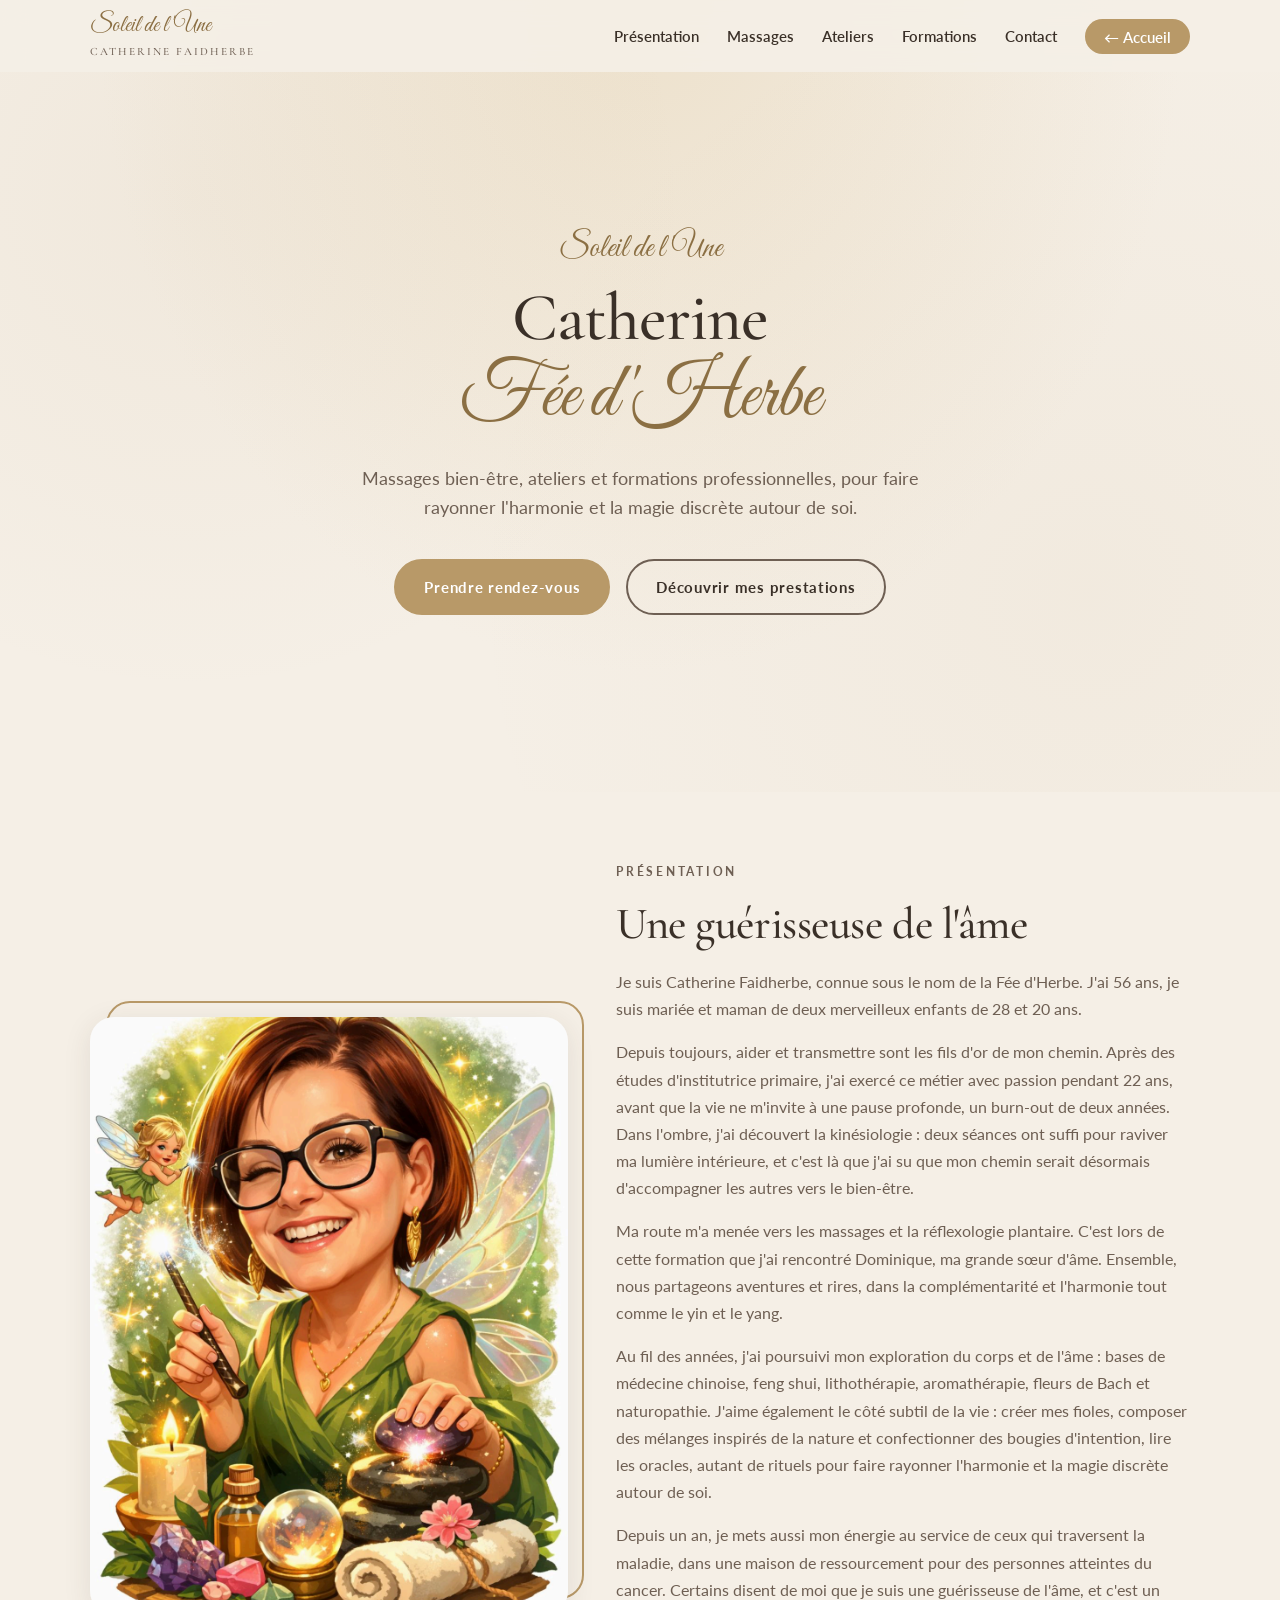
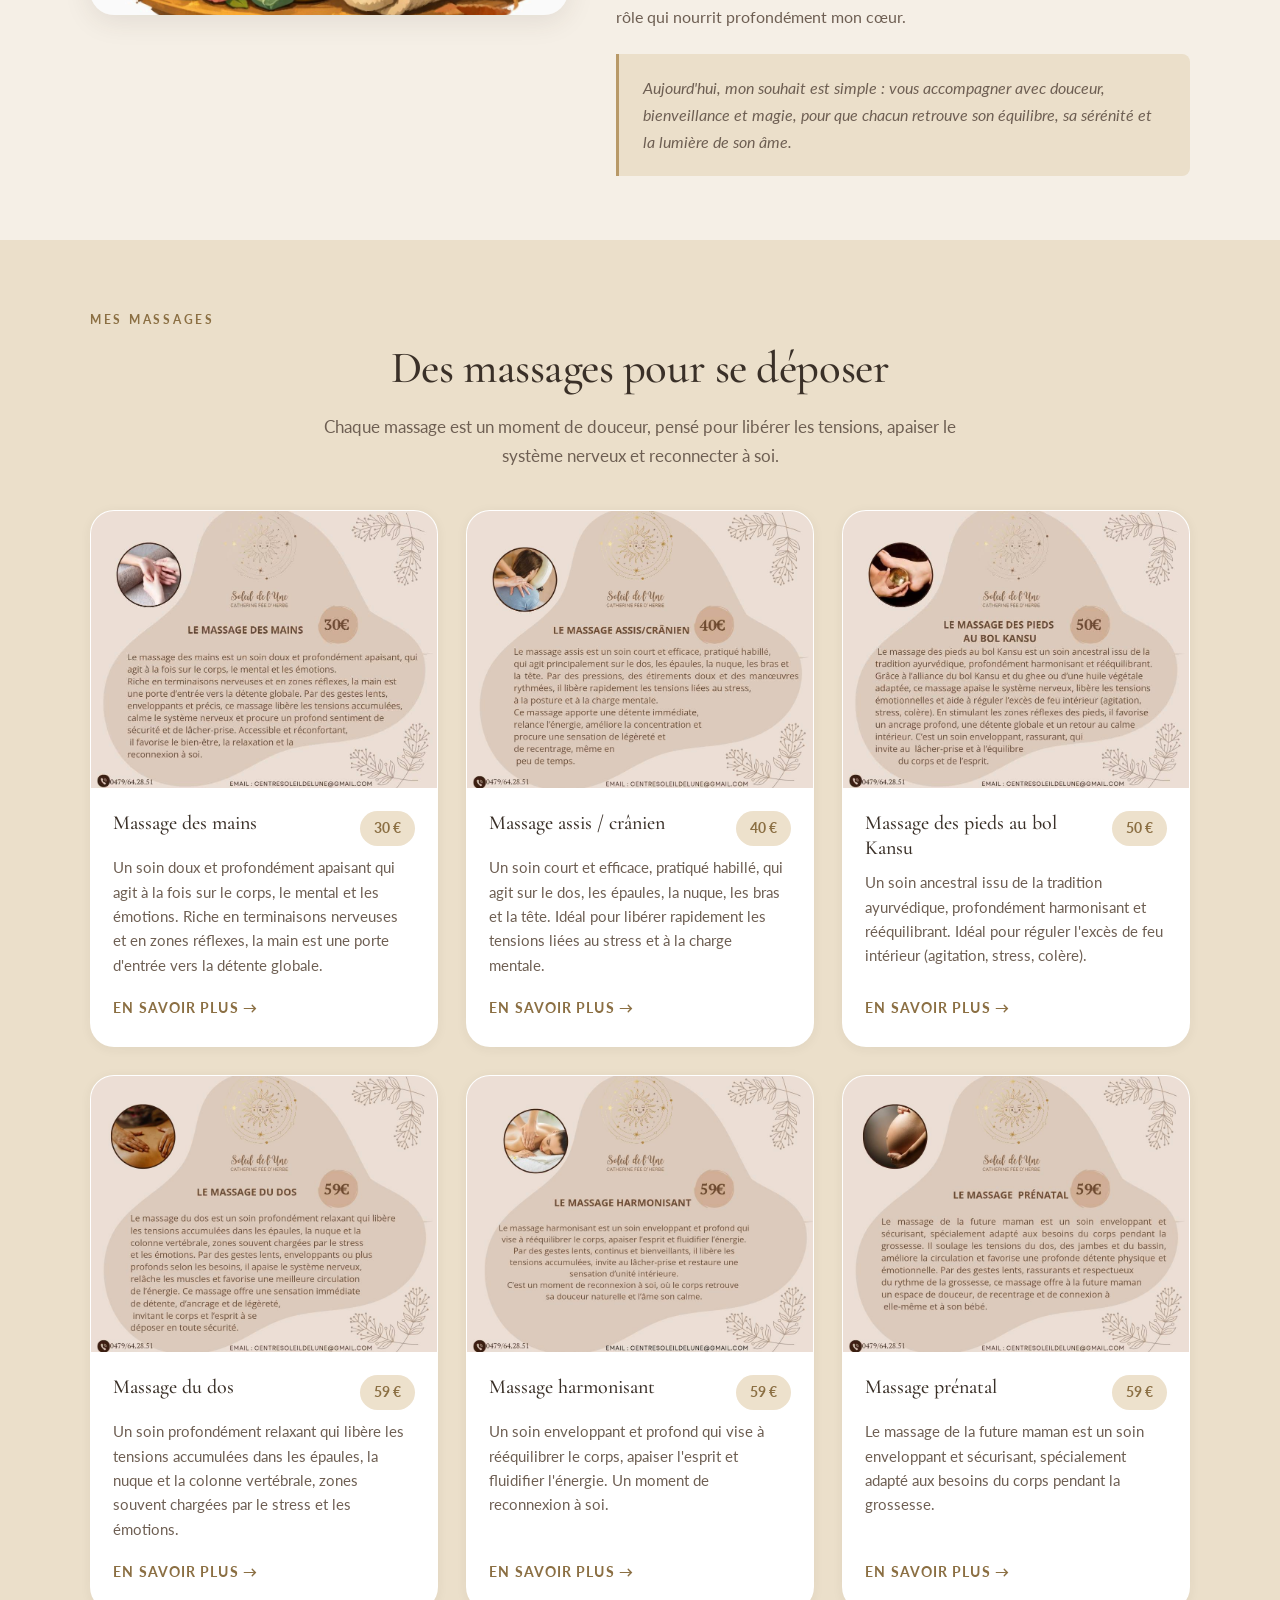
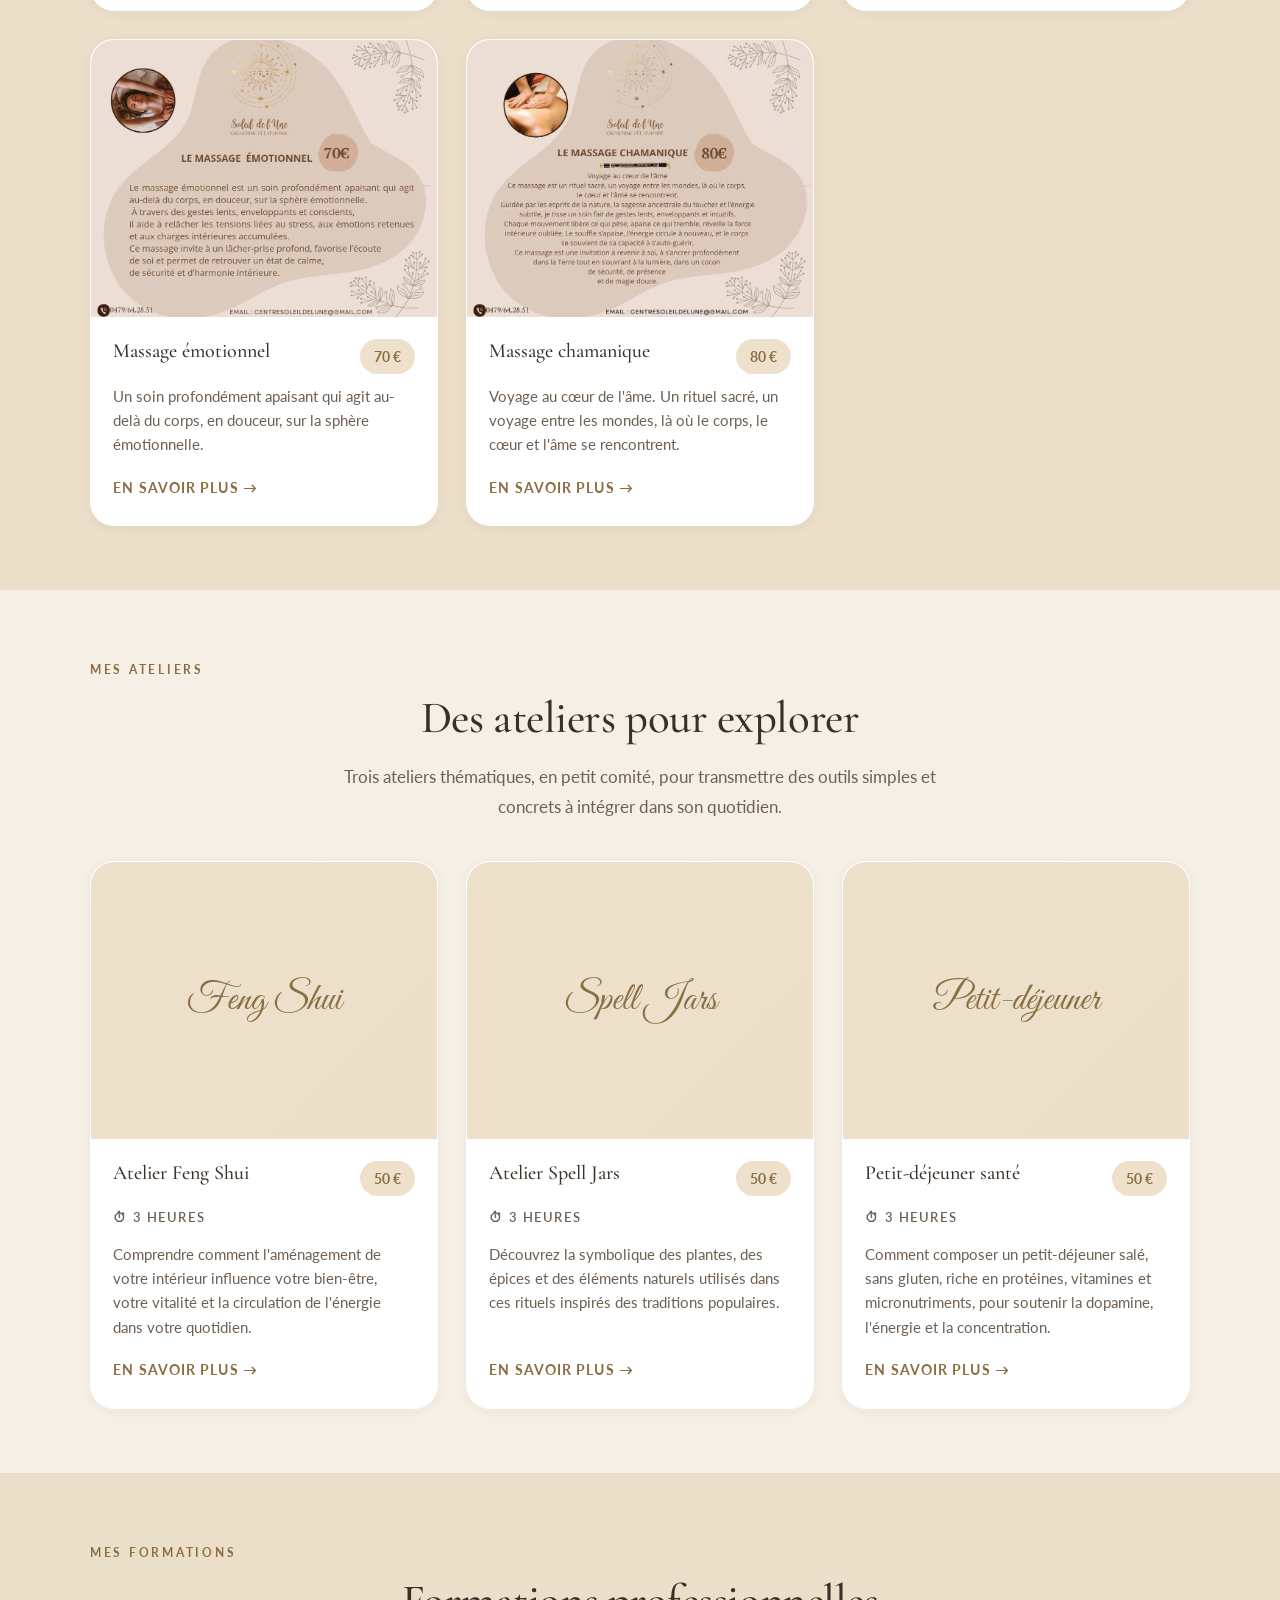
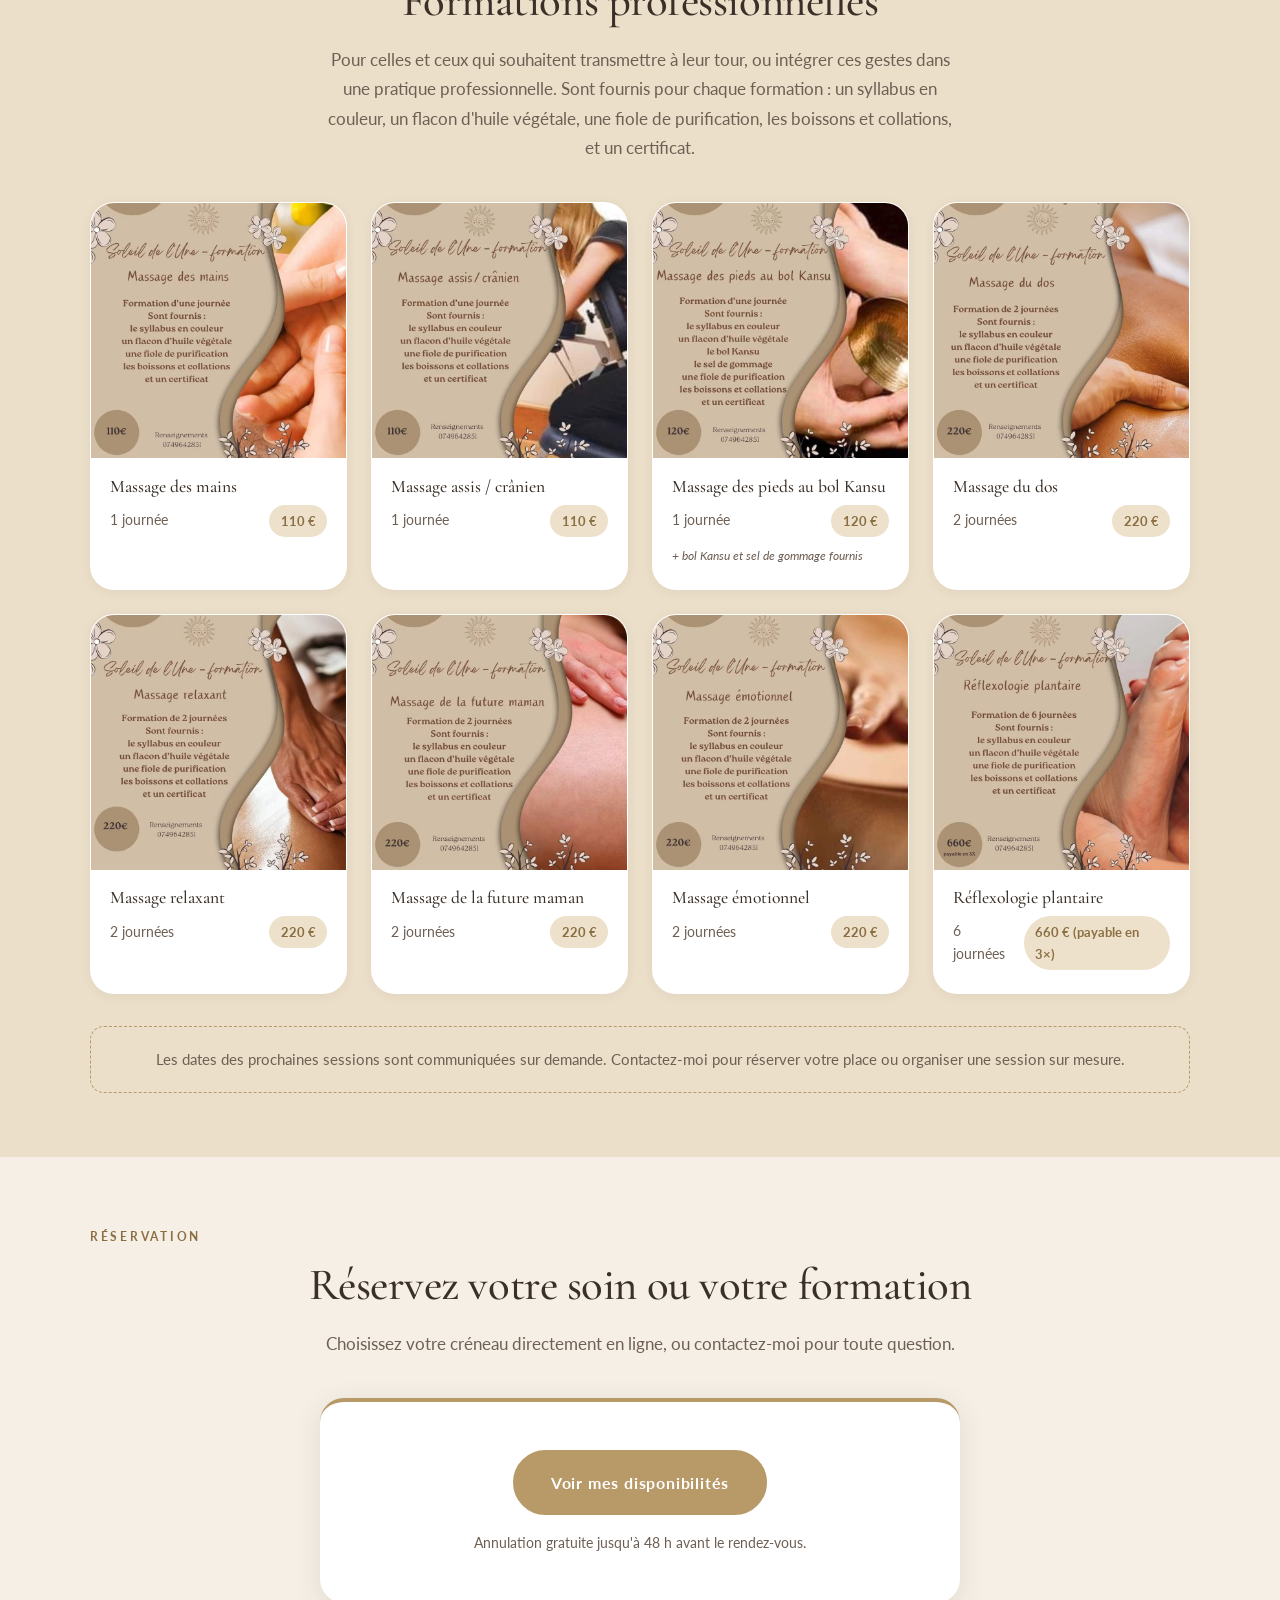
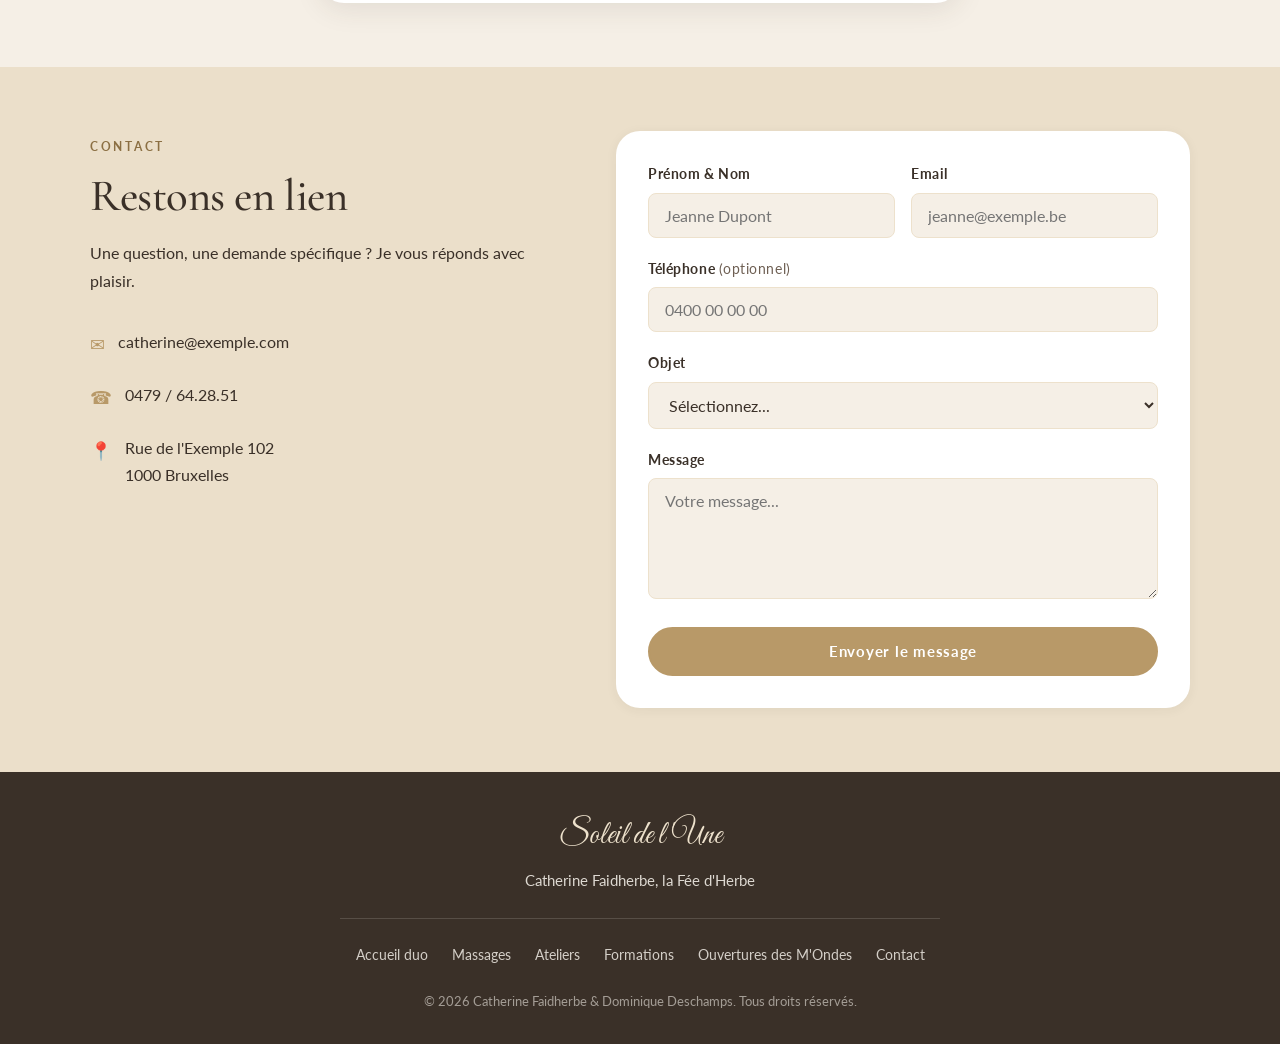
==== catherine.html @ 84d9fb7f "SiteCatherine : initial commit, premier jet du site vitrine Site statique 3 pages (accueil duo, Cath" ====
<!DOCTYPE html>
<html lang="fr">
<head>
  <meta charset="UTF-8" />
  <meta name="viewport" content="width=device-width, initial-scale=1.0" />
  <title>Catherine Faidherbe, Soleil de l'Une | Massages, ateliers & formations</title>
  <meta name="description" content="Catherine Faidherbe, la Fée d'Herbe, Soleil de l'Une. Massages bien-être, ateliers (Feng Shui, Spell Jars, petit-déjeuner santé) et formations professionnelles aux massages et à la réflexologie plantaire en Belgique." />
  <meta name="author" content="Catherine Faidherbe" />
  <meta name="robots" content="index, follow" />

  <meta property="og:type" content="website" />
  <meta property="og:title" content="Catherine Faidherbe, Soleil de l'Une" />
  <meta property="og:description" content="Massages, ateliers et formations professionnelles." />
  <meta property="og:image" content="images/photo-catherine.png" />
  <meta property="og:locale" content="fr_BE" />

  <link rel="preconnect" href="https://fonts.googleapis.com" />
  <link rel="preconnect" href="https://fonts.gstatic.com" crossorigin />
  <link href="https://fonts.googleapis.com/css2?family=Cormorant+Garamond:ital,wght@0,400;0,500;0,600;1,400&family=Great+Vibes&family=Lato:wght@300;400;700&display=swap" rel="stylesheet" />
  <link rel="stylesheet" href="style.css" />
</head>
<body class="theme-catherine">

  <!-- NAV -->
  <header class="nav-header">
    <nav class="nav-inner">
      <a href="catherine.html" class="nav-brand">
        <span>
          <span class="nav-brand-script">Soleil de l'Une</span>
          <span class="nav-brand-sub">Catherine Faidherbe</span>
        </span>
      </a>
      <ul class="nav-links">
        <li><a href="#presentation">Présentation</a></li>
        <li><a href="#massages">Massages</a></li>
        <li><a href="#ateliers">Ateliers</a></li>
        <li><a href="#formations">Formations</a></li>
        <li><a href="#contact">Contact</a></li>
        <li><a href="index.html" class="nav-btn">← Accueil</a></li>
      </ul>
      <button class="nav-toggle" aria-label="Menu">☰</button>
    </nav>
  </header>

  <!-- HERO -->
  <section class="hero" id="hero">
    <div class="hero-content">
      <p class="hero-eyebrow" data-key="hero.eyebrow"></p>
      <h1 class="hero-title" data-key="hero.title_html" data-html></h1>
      <p class="hero-subtitle" data-key="hero.subtitle"></p>
      <div class="hero-cta">
        <a href="#rdv" class="btn btn-primary" data-key="hero.cta_primary"></a>
        <a href="#massages" class="btn btn-ghost" data-key="hero.cta_secondary"></a>
      </div>
    </div>
  </section>

  <!-- PRÉSENTATION -->
  <section class="section" id="presentation">
    <div class="container">
      <div class="presentation-grid">
        <div class="presentation-image-wrap fade-in">
          <img data-key="presentation.photo" data-attr="src" alt="Catherine Faidherbe" class="presentation-image" />
        </div>
        <div class="presentation-text">
          <p class="section-eyebrow" data-key="presentation.eyebrow"></p>
          <h2 class="section-title" data-key="presentation.title"></h2>
          <div data-key="presentation.paragraphs" data-list="p"></div>
          <p class="presentation-signature" data-key="presentation.signature"></p>
        </div>
      </div>
    </div>
  </section>

  <!-- MASSAGES -->
  <section class="section section-alt" id="massages">
    <div class="container">
      <p class="section-eyebrow center" data-key="massages.eyebrow"></p>
      <h2 class="section-title center" data-key="massages.title"></h2>
      <p class="section-intro center" data-key="massages.intro"></p>

      <div class="prestations-grid" id="massages-grid"></div>
    </div>
  </section>

  <!-- ATELIERS -->
  <section class="section" id="ateliers">
    <div class="container">
      <p class="section-eyebrow center" data-key="ateliers.eyebrow"></p>
      <h2 class="section-title center" data-key="ateliers.title"></h2>
      <p class="section-intro center" data-key="ateliers.intro"></p>

      <div class="prestations-grid" id="ateliers-grid"></div>
    </div>
  </section>

  <!-- FORMATIONS -->
  <section class="section section-alt" id="formations">
    <div class="container">
      <p class="section-eyebrow center" data-key="formations.eyebrow"></p>
      <h2 class="section-title center" data-key="formations.title"></h2>
      <p class="section-intro center" data-key="formations.intro"></p>

      <div class="formations-grid" id="formations-grid"></div>

      <p class="formations-disclaimer">
        Les dates des prochaines sessions sont communiquées sur demande. Contactez-moi pour réserver votre place ou organiser une session sur mesure.
      </p>
    </div>
  </section>

  <!-- RDV -->
  <section class="section" id="rdv">
    <div class="container">
      <p class="section-eyebrow center" data-key="rdv.eyebrow"></p>
      <h2 class="section-title center" data-key="rdv.title"></h2>
      <p class="section-intro center" data-key="rdv.intro"></p>

      <div class="rdv-box fade-in">
        <a target="_blank" rel="noopener noreferrer" class="btn btn-primary btn-large" data-key="rdv.calendly_url" data-attr="href">
          <span data-key="rdv.cta"></span>
        </a>
        <p class="rdv-note">Annulation gratuite jusqu'à 48 h avant le rendez-vous.</p>
      </div>
    </div>
  </section>

  <!-- CONTACT -->
  <section class="section section-alt" id="contact">
    <div class="container contact-grid">
      <div class="contact-info">
        <p class="section-eyebrow" data-key="contact.eyebrow"></p>
        <h2 class="section-title" data-key="contact.title"></h2>
        <p data-key="contact.intro"></p>
        <ul class="contact-details" id="contact-details"></ul>
      </div>

      <div class="contact-form-wrap">
        <form method="POST" class="contact-form" id="contact-form">
          <div class="form-row">
            <div class="form-group">
              <label for="name">Prénom &amp; Nom</label>
              <input type="text" id="name" name="name" required placeholder="Jeanne Dupont" />
            </div>
            <div class="form-group">
              <label for="email">Email</label>
              <input type="email" id="email" name="email" required placeholder="jeanne@exemple.be" />
            </div>
          </div>

          <div class="form-group">
            <label for="phone">Téléphone <span class="optional">(optionnel)</span></label>
            <input type="tel" id="phone" name="phone" placeholder="0400 00 00 00" />
          </div>

          <div class="form-group">
            <label for="subject">Objet</label>
            <select id="subject" name="subject">
              <option value="">Sélectionnez...</option>
              <option value="massage">Réserver un massage</option>
              <option value="atelier">Inscription à un atelier</option>
              <option value="formation">Information sur une formation</option>
              <option value="autre">Autre</option>
            </select>
          </div>

          <div class="form-group">
            <label for="message">Message</label>
            <textarea id="message" name="message" rows="5" required placeholder="Votre message..."></textarea>
          </div>

          <button type="submit" class="btn btn-primary btn-full">Envoyer le message</button>
        </form>
      </div>
    </div>
  </section>

  <!-- MODAL -->
  <div class="modal-overlay" id="modal-overlay">
    <div class="modal-box">
      <button class="modal-close" aria-label="Fermer">×</button>
      <div class="modal-body" id="modal-body"></div>
    </div>
  </div>

  <!-- FOOTER -->
  <footer class="footer">
    <div class="container footer-inner">
      <p class="footer-brand">Soleil de l'Une</p>
      <p class="footer-tagline">Catherine Faidherbe, la Fée d'Herbe</p>
      <nav class="footer-nav">
        <a href="index.html">Accueil duo</a>
        <a href="#massages">Massages</a>
        <a href="#ateliers">Ateliers</a>
        <a href="#formations">Formations</a>
        <a href="dominique.html">Ouvertures des M'Ondes</a>
        <a href="#contact">Contact</a>
      </nav>
      <p class="footer-copy" data-key="footer.copyright"></p>
    </div>
  </footer>

  <script>window.PAGE_KEY = 'catherine';</script>
  <script src="script.js"></script>
</body>
</html>
---- style.css ----
/* =============================================
   VARIABLES, palette commune + thèmes
   ============================================= */
:root {
  /* Neutres */
  --clr-cream:        #faf6ef;
  --clr-cream-alt:    #f3ebde;
  --clr-ink:          #3a3028;
  --clr-ink-soft:     #6e5f53;
  --clr-white:        #ffffff;

  /* Accents (réécrits par thème) */
  --clr-accent:       #b89968;
  --clr-accent-dark:  #8b6f43;
  --clr-accent-soft:  #e8dcc8;
  --clr-bg:           var(--clr-cream);
  --clr-bg-alt:       var(--clr-cream-alt);

  /* Typo */
  --ff-serif:         'Cormorant Garamond', 'Playfair Display', Georgia, serif;
  --ff-script:        'Great Vibes', 'Dancing Script', cursive;
  --ff-sans:          'Lato', system-ui, -apple-system, sans-serif;

  /* Layout */
  --max-w:            1140px;
  --max-w-narrow:     820px;
  --nav-h:            72px;
  --radius:           14px;
  --radius-sm:        8px;
  --radius-lg:        24px;
  --shadow-sm:        0 2px 12px rgba(58, 48, 40, 0.06);
  --shadow:           0 6px 28px rgba(58, 48, 40, 0.10);
  --shadow-lg:        0 12px 48px rgba(58, 48, 40, 0.16);
  --transition:       all 0.25s cubic-bezier(0.4, 0, 0.2, 1);
}

/* Thème Catherine, Soleil de l'Une (beige/doré/bronze) */
body.theme-catherine {
  --clr-accent:       #b89968;
  --clr-accent-dark:  #8b6f43;
  --clr-accent-soft:  #ede1cc;
  --clr-bg:           #f5efe6;
  --clr-bg-alt:       #ebdfca;
}

/* Thème Dominique, Ouvertures des M'Ondes (vert sauge) */
body.theme-dominique {
  --clr-accent:       #7d9268;
  --clr-accent-dark:  #556d44;
  --clr-accent-soft:  #d8e0cc;
  --clr-bg:           #f1f0e7;
  --clr-bg-alt:       #e3e3d2;
}

/* Thème duo, accueil (cream + accent doux nature) */
body.theme-duo {
  --clr-accent:       #9c8a6b;
  --clr-accent-dark:  #6e5f47;
  --clr-accent-soft:  #e6dfd0;
  --clr-bg:           #faf6ef;
  --clr-bg-alt:       #efe7d6;
}

/* =============================================
   RESET & BASE
   ============================================= */
*, *::before, *::after { box-sizing: border-box; margin: 0; padding: 0; }

html { scroll-behavior: smooth; font-size: 16px; -webkit-text-size-adjust: 100%; }

body {
  font-family: var(--ff-sans);
  background: var(--clr-bg);
  color: var(--clr-ink);
  line-height: 1.7;
  font-weight: 400;
  -webkit-font-smoothing: antialiased;
  -moz-osx-font-smoothing: grayscale;
  overflow-x: hidden;
}

img, svg { display: block; max-width: 100%; height: auto; }
a { color: inherit; text-decoration: none; transition: var(--transition); }
button { font-family: inherit; cursor: pointer; border: none; background: none; }
input, textarea, select { font-family: inherit; font-size: 1rem; }

/* =============================================
   TYPOGRAPHIE
   ============================================= */
h1, h2, h3, h4 { font-family: var(--ff-serif); font-weight: 500; line-height: 1.2; color: var(--clr-ink); }

.script {
  font-family: var(--ff-script);
  font-weight: 400;
  color: var(--clr-accent-dark);
}

/* =============================================
   LAYOUT UTILITIES
   ============================================= */
.container {
  width: 100%;
  max-width: var(--max-w);
  margin: 0 auto;
  padding: 0 1.25rem;
}

.container-narrow {
  width: 100%;
  max-width: var(--max-w-narrow);
  margin: 0 auto;
  padding: 0 1.25rem;
}

.section {
  padding: 4rem 0;
  position: relative;
}

.section-alt {
  background: var(--clr-bg-alt);
}

.section-eyebrow {
  font-family: var(--ff-sans);
  font-size: 0.78rem;
  font-weight: 700;
  letter-spacing: 0.22em;
  text-transform: uppercase;
  color: var(--clr-accent-dark);
  margin-bottom: 0.75rem;
  display: inline-block;
}

.section-title {
  font-family: var(--ff-serif);
  font-size: clamp(1.8rem, 5vw, 2.8rem);
  font-weight: 500;
  color: var(--clr-ink);
  margin-bottom: 1rem;
  letter-spacing: -0.01em;
}

.section-title em {
  font-style: italic;
  color: var(--clr-accent-dark);
  font-family: var(--ff-script);
  font-size: 1.2em;
  font-weight: 400;
}

.section-intro {
  font-size: 1.05rem;
  color: var(--clr-ink-soft);
  max-width: 640px;
  margin-bottom: 2.5rem;
  line-height: 1.75;
}

.center { text-align: center; }
.center.section-intro { margin-left: auto; margin-right: auto; }

/* Animations */
.fade-in { opacity: 0; transform: translateY(20px); transition: opacity 0.7s ease, transform 0.7s ease; }
.fade-in.visible { opacity: 1; transform: translateY(0); }

/* =============================================
   BOUTONS
   ============================================= */
.btn {
  display: inline-flex;
  align-items: center;
  justify-content: center;
  gap: 0.5rem;
  padding: 0.85rem 1.75rem;
  border-radius: 50px;
  font-family: var(--ff-sans);
  font-size: 0.92rem;
  font-weight: 700;
  letter-spacing: 0.05em;
  cursor: pointer;
  border: 2px solid transparent;
  transition: var(--transition);
  text-align: center;
  white-space: nowrap;
}

.btn-primary {
  background: var(--clr-accent);
  color: var(--clr-white);
  border-color: var(--clr-accent);
}
.btn-primary:hover {
  background: var(--clr-accent-dark);
  border-color: var(--clr-accent-dark);
  transform: translateY(-2px);
  box-shadow: var(--shadow);
}

.btn-ghost {
  background: transparent;
  color: var(--clr-ink);
  border-color: var(--clr-ink-soft);
}
.btn-ghost:hover {
  background: var(--clr-ink);
  color: var(--clr-white);
  border-color: var(--clr-ink);
}

.btn-outline {
  background: transparent;
  color: var(--clr-accent-dark);
  border-color: var(--clr-accent);
}
.btn-outline:hover {
  background: var(--clr-accent);
  color: var(--clr-white);
}

.btn-large { padding: 1.05rem 2.25rem; font-size: 1rem; }
.btn-full { width: 100%; }

/* =============================================
   NAV
   ============================================= */
.nav-header {
  position: fixed;
  top: 0; left: 0; right: 0;
  height: var(--nav-h);
  background: rgba(250, 246, 239, 0.92);
  backdrop-filter: blur(12px);
  -webkit-backdrop-filter: blur(12px);
  z-index: 100;
  transition: box-shadow 0.3s ease;
}

body.theme-catherine .nav-header { background: rgba(245, 239, 230, 0.92); }
body.theme-dominique .nav-header { background: rgba(241, 240, 231, 0.92); }

.nav-inner {
  height: 100%;
  max-width: var(--max-w);
  margin: 0 auto;
  padding: 0 1.25rem;
  display: flex;
  align-items: center;
  justify-content: space-between;
  gap: 1rem;
}

.nav-brand {
  display: flex;
  align-items: center;
  gap: 0.6rem;
  font-family: var(--ff-serif);
  font-size: 1.1rem;
  font-weight: 500;
  color: var(--clr-ink);
}

.nav-brand-script {
  font-family: var(--ff-script);
  color: var(--clr-accent-dark);
  font-size: 1.5rem;
  line-height: 1;
}

.nav-brand-sub {
  font-size: 0.7rem;
  letter-spacing: 0.18em;
  text-transform: uppercase;
  color: var(--clr-ink-soft);
  display: block;
  margin-top: 2px;
}

.nav-links {
  list-style: none;
  display: flex;
  align-items: center;
  gap: 1.75rem;
}

.nav-links a {
  font-size: 0.92rem;
  font-weight: 600;
  color: var(--clr-ink);
  position: relative;
}

.nav-links a:not(.nav-btn)::after {
  content: '';
  position: absolute;
  left: 0; bottom: -4px;
  width: 0; height: 2px;
  background: var(--clr-accent);
  transition: width 0.25s ease;
}

.nav-links a:not(.nav-btn):hover::after { width: 100%; }

.nav-btn {
  background: var(--clr-accent);
  color: var(--clr-white) !important;
  padding: 0.55rem 1.2rem;
  border-radius: 50px;
  font-weight: 700;
}

.nav-btn:hover {
  background: var(--clr-accent-dark);
  transform: translateY(-1px);
}

.nav-toggle {
  display: none;
  font-size: 1.5rem;
  color: var(--clr-ink);
  padding: 0.4rem;
}

/* Burger menu mobile */
@media (max-width: 860px) {
  .nav-toggle { display: block; }
  .nav-links {
    position: absolute;
    top: var(--nav-h); left: 0; right: 0;
    background: var(--clr-bg);
    flex-direction: column;
    align-items: stretch;
    padding: 1.5rem 1.25rem;
    gap: 0;
    box-shadow: var(--shadow);
    transform: translateY(-110%);
    transition: transform 0.3s ease;
    border-top: 1px solid var(--clr-accent-soft);
  }
  .nav-links.open { transform: translateY(0); }
  .nav-links li { padding: 0.85rem 0; border-bottom: 1px solid var(--clr-accent-soft); }
  .nav-links li:last-child { border-bottom: none; }
  .nav-links a:not(.nav-btn)::after { display: none; }
  .nav-btn { display: inline-block; margin-top: 0.5rem; }
}

/* =============================================
   HERO
   ============================================= */
.hero {
  min-height: 88vh;
  padding: calc(var(--nav-h) + 3rem) 1.25rem 4rem;
  display: flex;
  flex-direction: column;
  justify-content: center;
  align-items: center;
  text-align: center;
  position: relative;
  background:
    radial-gradient(ellipse at top, var(--clr-accent-soft) 0%, transparent 60%),
    var(--clr-bg);
}

.hero::before {
  content: '';
  position: absolute;
  inset: 0;
  background-image:
    radial-gradient(circle at 15% 25%, rgba(184, 153, 104, 0.08) 0%, transparent 40%),
    radial-gradient(circle at 85% 75%, rgba(184, 153, 104, 0.06) 0%, transparent 50%);
  pointer-events: none;
}

.hero-content { max-width: 760px; position: relative; z-index: 1; }

.hero-eyebrow {
  font-family: var(--ff-script);
  font-size: clamp(1.4rem, 3vw, 2rem);
  color: var(--clr-accent-dark);
  margin-bottom: 1rem;
  line-height: 1;
}

.hero-title {
  font-family: var(--ff-serif);
  font-size: clamp(2.2rem, 6.5vw, 4.2rem);
  font-weight: 500;
  line-height: 1.1;
  color: var(--clr-ink);
  margin-bottom: 1.5rem;
  letter-spacing: -0.015em;
}

.hero-title em {
  font-family: var(--ff-script);
  font-style: normal;
  font-weight: 400;
  color: var(--clr-accent-dark);
  font-size: 1.15em;
}

.hero-subtitle {
  font-size: clamp(1.02rem, 1.4vw, 1.18rem);
  color: var(--clr-ink-soft);
  max-width: 600px;
  margin: 0 auto 2.25rem;
  line-height: 1.65;
}

.hero-cta {
  display: flex;
  gap: 1rem;
  justify-content: center;
  flex-wrap: wrap;
}

/* Variante avec image (accueil duo), la section reste pleine largeur,
   le wrapper interne porte la grille et le max-width. */
.hero-with-image {
  display: block;
  text-align: left;
  min-height: 92vh;
  padding-left: 0;
  padding-right: 0;
}

.hero-with-image-inner {
  display: grid;
  grid-template-columns: minmax(280px, 1fr) 1.05fr;
  gap: 3rem;
  align-items: center;
  max-width: var(--max-w);
  margin: 0 auto;
  width: 100%;
  padding: 0 1.25rem;
  position: relative;
  z-index: 1;
}

.hero-with-image .hero-content {
  max-width: 100%;
  margin: 0;
}

.hero-with-image .hero-subtitle { margin-left: 0; margin-right: 0; }
.hero-with-image .hero-cta { justify-content: flex-start; }

.hero-image-wrap {
  position: relative;
  display: flex;
  align-items: center;
  justify-content: center;
  z-index: 1;
}

.hero-image-wrap::before {
  content: '';
  position: absolute;
  inset: 12% 12% 12% 12%;
  background: radial-gradient(circle, var(--clr-accent-soft) 0%, transparent 70%);
  filter: blur(20px);
  z-index: -1;
}

.hero-image {
  width: 100%;
  max-width: 520px;
  aspect-ratio: 1 / 1;
  object-fit: cover;
  border-radius: 50%;
  box-shadow: 0 20px 50px rgba(58, 48, 40, 0.18);
  animation: floatGentle 6s ease-in-out infinite;
}

@keyframes floatGentle {
  0%, 100% { transform: translateY(0); }
  50% { transform: translateY(-12px); }
}

@media (max-width: 900px) {
  .hero-with-image { padding-top: calc(var(--nav-h) + 1.5rem); text-align: center; }
  .hero-with-image-inner {
    grid-template-columns: 1fr;
    gap: 1.5rem;
  }
  .hero-with-image .hero-content { text-align: center; }
  .hero-with-image .hero-subtitle { margin-left: auto; margin-right: auto; }
  .hero-with-image .hero-cta { justify-content: center; }
  .hero-image { max-width: 320px; }
}

/* =============================================
   PRESENTATION (about)
   ============================================= */
.presentation-grid {
  display: grid;
  grid-template-columns: 1fr 1.2fr;
  gap: 3rem;
  align-items: center;
}

.presentation-image-wrap {
  position: relative;
}

.presentation-image-wrap::before {
  content: '';
  position: absolute;
  inset: -16px -16px 16px 16px;
  border: 2px solid var(--clr-accent);
  border-radius: var(--radius-lg);
  z-index: 0;
}

.presentation-image {
  width: 100%;
  border-radius: var(--radius-lg);
  box-shadow: var(--shadow);
  position: relative;
  z-index: 1;
  aspect-ratio: 4/5;
  object-fit: cover;
}

.presentation-text p { margin-bottom: 1rem; color: var(--clr-ink-soft); }
.presentation-text p:last-child { margin-bottom: 0; }

.presentation-signature {
  margin-top: 1.5rem;
  padding: 1.25rem 1.5rem;
  border-left: 3px solid var(--clr-accent);
  background: var(--clr-bg-alt);
  border-radius: 0 var(--radius-sm) var(--radius-sm) 0;
  font-style: italic;
  color: var(--clr-ink);
}

@media (max-width: 760px) {
  .presentation-grid { grid-template-columns: 1fr; gap: 2rem; }
  .presentation-image-wrap::before { display: none; }
}

/* =============================================
   MISSION (accueil duo)
   ============================================= */
.mission-block {
  margin-top: 2.5rem;
  padding: 2rem;
  background: var(--clr-bg-alt);
  border-radius: var(--radius-lg);
  border-left: 4px solid var(--clr-accent);
}

.mission-block h3 {
  font-family: var(--ff-serif);
  font-size: 1.5rem;
  margin-bottom: 1rem;
  color: var(--clr-accent-dark);
}

.mission-block p { margin-bottom: 0.85rem; color: var(--clr-ink-soft); }
.mission-block p:last-child { margin-bottom: 0; }

/* =============================================
   SÉMINAIRES (cards)
   ============================================= */
.seminaires-grid {
  display: grid;
  grid-template-columns: repeat(auto-fit, minmax(320px, 1fr));
  gap: 2rem;
  margin-top: 2.5rem;
}

.seminaire-card {
  background: var(--clr-white);
  border-radius: var(--radius-lg);
  padding: 2rem;
  box-shadow: var(--shadow);
  display: flex;
  flex-direction: column;
  transition: var(--transition);
  border: 1px solid var(--clr-accent-soft);
}

.seminaire-card:hover {
  transform: translateY(-4px);
  box-shadow: var(--shadow-lg);
}

.seminaire-card-lieu {
  font-family: var(--ff-sans);
  font-size: 0.78rem;
  font-weight: 700;
  letter-spacing: 0.18em;
  text-transform: uppercase;
  color: var(--clr-accent-dark);
  margin-bottom: 0.5rem;
}

.seminaire-card h3 {
  font-family: var(--ff-serif);
  font-size: 1.6rem;
  font-weight: 500;
  color: var(--clr-ink);
  margin-bottom: 0.4rem;
  line-height: 1.25;
}

.seminaire-card-soustitre {
  font-family: var(--ff-script);
  font-size: 1.35rem;
  color: var(--clr-accent-dark);
  margin-bottom: 1rem;
  line-height: 1.1;
}

.seminaire-meta {
  display: flex;
  flex-wrap: wrap;
  gap: 1rem;
  padding: 1rem 0;
  border-top: 1px solid var(--clr-accent-soft);
  border-bottom: 1px solid var(--clr-accent-soft);
  margin-bottom: 1.25rem;
  font-size: 0.92rem;
  color: var(--clr-ink-soft);
}

.seminaire-meta-item { display: flex; align-items: center; gap: 0.4rem; }
.seminaire-meta-icon { color: var(--clr-accent); font-size: 1.05rem; }

.seminaire-programme-title {
  font-size: 0.78rem;
  font-weight: 700;
  letter-spacing: 0.15em;
  text-transform: uppercase;
  color: var(--clr-ink-soft);
  margin-bottom: 0.6rem;
}

.seminaire-programme {
  list-style: none;
  margin-bottom: 1.5rem;
  flex: 1;
}

.seminaire-programme li {
  padding: 0.35rem 0 0.35rem 1.4rem;
  position: relative;
  color: var(--clr-ink);
  font-size: 0.95rem;
}

.seminaire-programme li::before {
  content: '✦';
  position: absolute;
  left: 0;
  color: var(--clr-accent);
}

.seminaire-card .btn { align-self: flex-start; margin-top: auto; }

/* =============================================
   DUO PRESENTATION (cartes Catherine/Dominique)
   ============================================= */
.duo-cards {
  display: grid;
  grid-template-columns: repeat(auto-fit, minmax(300px, 1fr));
  gap: 2rem;
  margin-top: 2.5rem;
}

.duo-card {
  background: var(--clr-white);
  border-radius: var(--radius-lg);
  overflow: hidden;
  box-shadow: var(--shadow);
  transition: var(--transition);
  text-align: center;
  display: flex;
  flex-direction: column;
}

.duo-card:hover {
  transform: translateY(-6px);
  box-shadow: var(--shadow-lg);
}

.duo-card-image-wrap {
  width: 100%;
  aspect-ratio: 1/1;
  overflow: hidden;
  background: var(--clr-bg-alt);
}

.duo-card-image {
  width: 100%;
  height: 100%;
  object-fit: cover;
  transition: transform 0.5s ease;
}

.duo-card:hover .duo-card-image { transform: scale(1.05); }

.duo-card-body { padding: 2rem 1.5rem; flex: 1; display: flex; flex-direction: column; }

.duo-card-marque {
  font-family: var(--ff-script);
  font-size: 1.8rem;
  color: var(--clr-accent-dark);
  margin-bottom: 0.25rem;
  line-height: 1;
}

.duo-card-nom {
  font-family: var(--ff-serif);
  font-size: 1.4rem;
  color: var(--clr-ink);
  margin-bottom: 0.75rem;
}

.duo-card-tagline {
  color: var(--clr-ink-soft);
  font-size: 0.95rem;
  margin-bottom: 1.5rem;
  flex: 1;
}

.duo-card .btn { align-self: center; }

/* =============================================
   PRESTATIONS (massages, soins, ateliers, formations)
   ============================================= */
.prestations-grid {
  display: grid;
  grid-template-columns: repeat(auto-fill, minmax(280px, 1fr));
  gap: 1.75rem;
  margin-top: 2.5rem;
}

.prestation-card {
  background: var(--clr-white);
  border-radius: var(--radius-lg);
  overflow: hidden;
  box-shadow: var(--shadow-sm);
  transition: var(--transition);
  display: flex;
  flex-direction: column;
  cursor: pointer;
  border: 1px solid transparent;
}

.prestation-card:hover {
  transform: translateY(-4px);
  box-shadow: var(--shadow);
  border-color: var(--clr-accent-soft);
}

.prestation-card-image {
  width: 100%;
  aspect-ratio: 5/4;
  object-fit: cover;
  background: var(--clr-bg-alt);
}

.prestation-card-body {
  padding: 1.4rem 1.4rem 1.6rem;
  display: flex;
  flex-direction: column;
  flex: 1;
}

.prestation-card-header {
  display: flex;
  justify-content: space-between;
  align-items: flex-start;
  gap: 1rem;
  margin-bottom: 0.6rem;
}

.prestation-card h3 {
  font-family: var(--ff-serif);
  font-size: 1.25rem;
  font-weight: 500;
  color: var(--clr-ink);
  line-height: 1.25;
}

.prestation-card-tarif {
  background: var(--clr-accent-soft);
  color: var(--clr-accent-dark);
  padding: 0.35rem 0.85rem;
  border-radius: 50px;
  font-size: 0.88rem;
  font-weight: 700;
  white-space: nowrap;
  flex-shrink: 0;
}

.prestation-card-sous-titre {
  font-family: var(--ff-script);
  font-size: 1.15rem;
  color: var(--clr-accent-dark);
  margin-bottom: 0.6rem;
  line-height: 1.1;
}

.prestation-card-duree {
  font-size: 0.82rem;
  letter-spacing: 0.12em;
  text-transform: uppercase;
  color: var(--clr-ink-soft);
  margin-bottom: 0.85rem;
  font-weight: 600;
}

.prestation-card-desc {
  color: var(--clr-ink-soft);
  font-size: 0.95rem;
  line-height: 1.6;
  margin-bottom: 1.25rem;
  flex: 1;
}

.prestation-card-more {
  font-size: 0.85rem;
  font-weight: 700;
  letter-spacing: 0.08em;
  color: var(--clr-accent-dark);
  text-transform: uppercase;
  display: inline-flex;
  align-items: center;
  gap: 0.35rem;
  margin-top: auto;
  align-self: flex-start;
}

/* Cards atelier (vignette texte au lieu d'image) */
.prestation-card.is-atelier .prestation-card-image {
  display: flex;
  align-items: center;
  justify-content: center;
  font-family: var(--ff-script);
  color: var(--clr-accent-dark);
  font-size: 2.4rem;
  background: linear-gradient(135deg, var(--clr-accent-soft), var(--clr-bg-alt));
  text-align: center;
  padding: 2rem;
}

/* Formations, grille un peu plus dense */
.formations-grid {
  display: grid;
  grid-template-columns: repeat(auto-fill, minmax(240px, 1fr));
  gap: 1.5rem;
  margin-top: 2.5rem;
}

.formation-card {
  background: var(--clr-white);
  border-radius: var(--radius-lg);
  overflow: hidden;
  box-shadow: var(--shadow-sm);
  transition: var(--transition);
  display: flex;
  flex-direction: column;
  border: 1px solid transparent;
}

.formation-card:hover {
  transform: translateY(-3px);
  box-shadow: var(--shadow);
  border-color: var(--clr-accent-soft);
}

.formation-card-image {
  width: 100%;
  aspect-ratio: 1/1;
  object-fit: cover;
  background: var(--clr-bg-alt);
}

.formation-card-body { padding: 1.1rem 1.2rem 1.4rem; }

.formation-card h3 {
  font-family: var(--ff-serif);
  font-size: 1.1rem;
  font-weight: 500;
  margin-bottom: 0.5rem;
}

.formation-card-meta {
  display: flex;
  justify-content: space-between;
  align-items: center;
  gap: 0.5rem;
  font-size: 0.85rem;
  color: var(--clr-ink-soft);
}

.formation-card-tarif {
  background: var(--clr-accent-soft);
  color: var(--clr-accent-dark);
  padding: 0.3rem 0.7rem;
  border-radius: 50px;
  font-weight: 700;
  font-size: 0.82rem;
}

.formation-card-extras {
  font-size: 0.78rem;
  color: var(--clr-ink-soft);
  font-style: italic;
  margin-top: 0.5rem;
}

.formations-disclaimer {
  margin-top: 2rem;
  padding: 1.25rem;
  background: var(--clr-bg-alt);
  border-radius: var(--radius);
  font-size: 0.92rem;
  color: var(--clr-ink-soft);
  text-align: center;
  border: 1px dashed var(--clr-accent);
}

/* =============================================
   RDV (Calendly CTA)
   ============================================= */
.rdv-box {
  background: var(--clr-white);
  border-radius: var(--radius-lg);
  padding: 3rem 2rem;
  text-align: center;
  box-shadow: var(--shadow);
  max-width: 640px;
  margin: 2rem auto 0;
  border-top: 4px solid var(--clr-accent);
}

.rdv-note {
  margin-top: 1rem;
  color: var(--clr-ink-soft);
  font-size: 0.9rem;
}

/* =============================================
   CONTACT
   ============================================= */
.contact-grid {
  display: grid;
  grid-template-columns: 1fr 1.2fr;
  gap: 3rem;
  align-items: start;
}

@media (max-width: 760px) {
  .contact-grid { grid-template-columns: 1fr; gap: 2rem; }
}

.contact-details {
  list-style: none;
  margin-top: 1.5rem;
}

.contact-details li {
  padding: 0.65rem 0;
  display: flex;
  gap: 0.8rem;
  align-items: flex-start;
  color: var(--clr-ink);
}

.contact-icon {
  color: var(--clr-accent);
  font-size: 1.1rem;
  margin-top: 2px;
  flex-shrink: 0;
}

.contact-details a:hover { color: var(--clr-accent-dark); }

.contact-form {
  background: var(--clr-white);
  border-radius: var(--radius-lg);
  padding: 2rem;
  box-shadow: var(--shadow-sm);
}

.form-row {
  display: grid;
  grid-template-columns: 1fr 1fr;
  gap: 1rem;
}

@media (max-width: 560px) {
  .form-row { grid-template-columns: 1fr; }
}

.form-group { margin-bottom: 1.25rem; }

.form-group label {
  display: block;
  font-size: 0.85rem;
  font-weight: 700;
  color: var(--clr-ink);
  margin-bottom: 0.4rem;
  letter-spacing: 0.04em;
}

.form-group .optional { color: var(--clr-ink-soft); font-weight: 400; }

.form-group input,
.form-group textarea,
.form-group select {
  width: 100%;
  padding: 0.75rem 1rem;
  border: 1.5px solid var(--clr-accent-soft);
  border-radius: var(--radius-sm);
  background: var(--clr-bg);
  color: var(--clr-ink);
  transition: border-color 0.2s ease;
}

.form-group input:focus,
.form-group textarea:focus,
.form-group select:focus {
  outline: none;
  border-color: var(--clr-accent);
}

.form-group textarea { resize: vertical; min-height: 120px; }

/* =============================================
   MODAL
   ============================================= */
.modal-overlay {
  position: fixed;
  inset: 0;
  background: rgba(58, 48, 40, 0.7);
  backdrop-filter: blur(6px);
  display: none;
  align-items: center;
  justify-content: center;
  padding: 1rem;
  z-index: 200;
  animation: fadeIn 0.2s ease;
}

.modal-overlay.open { display: flex; }

@keyframes fadeIn { from { opacity: 0; } to { opacity: 1; } }

.modal-box {
  background: var(--clr-bg);
  border-radius: var(--radius-lg);
  max-width: 720px;
  width: 100%;
  max-height: 90vh;
  overflow-y: auto;
  position: relative;
  box-shadow: var(--shadow-lg);
  animation: slideUp 0.3s ease;
}

@keyframes slideUp { from { transform: translateY(20px); opacity: 0; } to { transform: translateY(0); opacity: 1; } }

.modal-close {
  position: absolute;
  top: 1rem;
  right: 1rem;
  width: 36px;
  height: 36px;
  border-radius: 50%;
  background: var(--clr-white);
  color: var(--clr-ink);
  font-size: 1.4rem;
  display: flex;
  align-items: center;
  justify-content: center;
  z-index: 1;
  box-shadow: var(--shadow-sm);
  transition: var(--transition);
}

.modal-close:hover { background: var(--clr-accent); color: var(--clr-white); transform: rotate(90deg); }

.modal-body { padding: 2.5rem 2rem 2rem; }

.modal-image {
  width: 100%;
  border-radius: var(--radius);
  margin-bottom: 1.5rem;
  box-shadow: var(--shadow-sm);
}

.modal-body h2 {
  font-family: var(--ff-serif);
  font-size: 1.8rem;
  margin-bottom: 0.4rem;
}

.modal-body .modal-subtitle {
  font-family: var(--ff-script);
  font-size: 1.4rem;
  color: var(--clr-accent-dark);
  margin-bottom: 1rem;
  line-height: 1.1;
}

.modal-body .modal-meta {
  display: flex;
  gap: 1rem;
  flex-wrap: wrap;
  margin-bottom: 1.5rem;
}

.modal-meta-pill {
  background: var(--clr-accent-soft);
  color: var(--clr-accent-dark);
  padding: 0.4rem 0.95rem;
  border-radius: 50px;
  font-size: 0.85rem;
  font-weight: 700;
}

.modal-body p { color: var(--clr-ink); margin-bottom: 1rem; line-height: 1.7; }

.modal-body .modal-indications {
  background: var(--clr-bg-alt);
  border-radius: var(--radius);
  padding: 1rem 1.25rem;
  margin: 1rem 0 1.5rem;
}

.modal-body .modal-indications-title {
  font-size: 0.78rem;
  font-weight: 700;
  letter-spacing: 0.12em;
  text-transform: uppercase;
  color: var(--clr-accent-dark);
  margin-bottom: 0.5rem;
}

.modal-body .modal-indications ul { list-style: none; }

.modal-body .modal-indications li {
  padding: 0.3rem 0 0.3rem 1.4rem;
  position: relative;
  color: var(--clr-ink);
  font-size: 0.94rem;
}

.modal-body .modal-indications li::before {
  content: '✦';
  position: absolute;
  left: 0;
  color: var(--clr-accent);
}

.modal-actions {
  display: flex;
  flex-wrap: wrap;
  gap: 0.75rem;
  margin-top: 1.5rem;
  padding-top: 1.25rem;
  border-top: 1px solid var(--clr-accent-soft);
}

/* =============================================
   FOOTER
   ============================================= */
.footer {
  background: var(--clr-ink);
  color: var(--clr-cream);
  padding: 3rem 0 2rem;
}

.footer-inner {
  display: flex;
  flex-direction: column;
  align-items: center;
  text-align: center;
  gap: 1rem;
}

.footer-brand {
  font-family: var(--ff-script);
  font-size: 2rem;
  color: var(--clr-accent-soft);
  line-height: 1;
}

.footer-tagline {
  font-size: 0.95rem;
  color: var(--clr-cream);
  opacity: 0.85;
  max-width: 480px;
}

.footer-nav {
  display: flex;
  gap: 1.5rem;
  flex-wrap: wrap;
  justify-content: center;
  margin-top: 0.5rem;
  padding-top: 1.5rem;
  border-top: 1px solid rgba(250, 246, 239, 0.15);
  width: 100%;
  max-width: 600px;
}

.footer-nav a {
  font-size: 0.88rem;
  color: var(--clr-cream);
  opacity: 0.8;
  transition: opacity 0.2s ease;
}

.footer-nav a:hover { opacity: 1; color: var(--clr-accent-soft); }

.footer-copy {
  font-size: 0.8rem;
  color: var(--clr-cream);
  opacity: 0.55;
  margin-top: 0.5rem;
}

/* =============================================
   RESPONSIVE, petits écrans
   ============================================= */
@media (max-width: 560px) {
  .section { padding: 3rem 0; }
  .hero { min-height: 80vh; padding-top: calc(var(--nav-h) + 2rem); }
  .modal-body { padding: 2rem 1.25rem 1.5rem; }
  .rdv-box { padding: 2rem 1.25rem; }
  .contact-form { padding: 1.5rem; }
  .seminaire-card { padding: 1.5rem; }
}
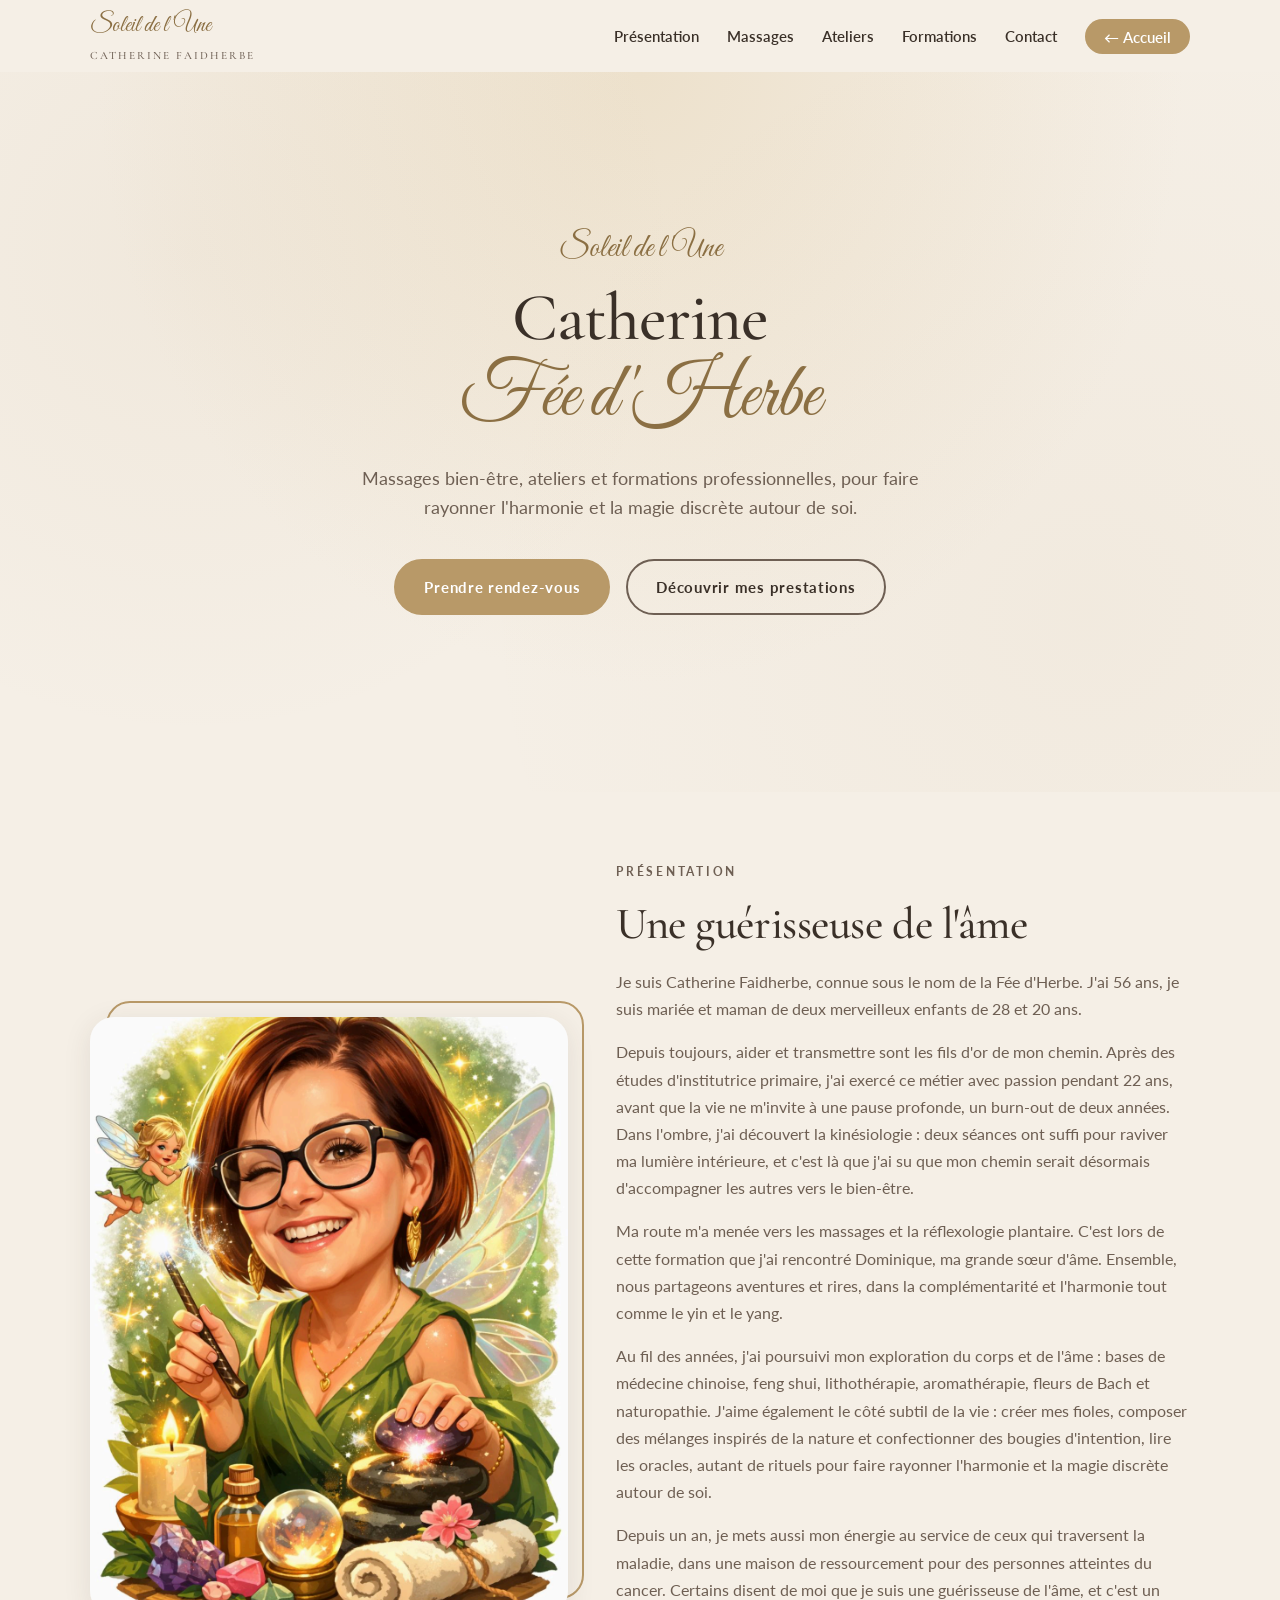
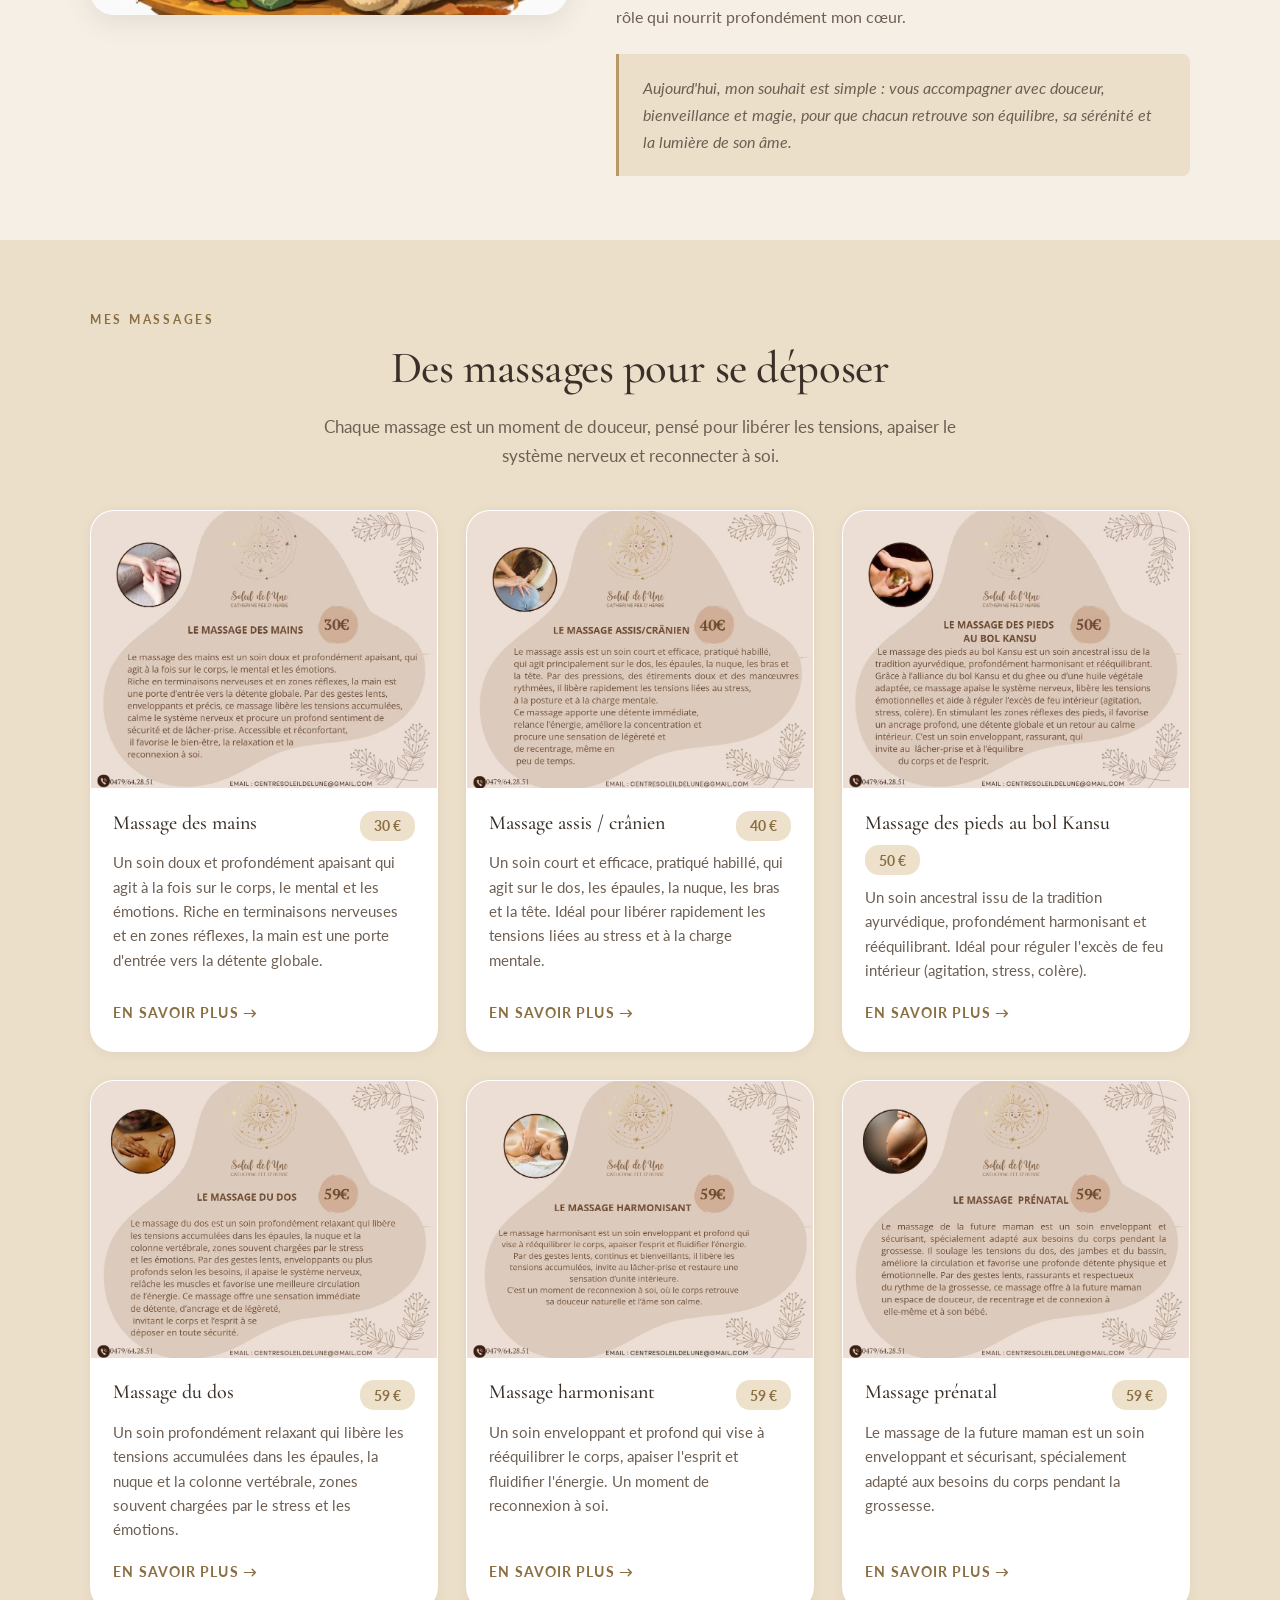
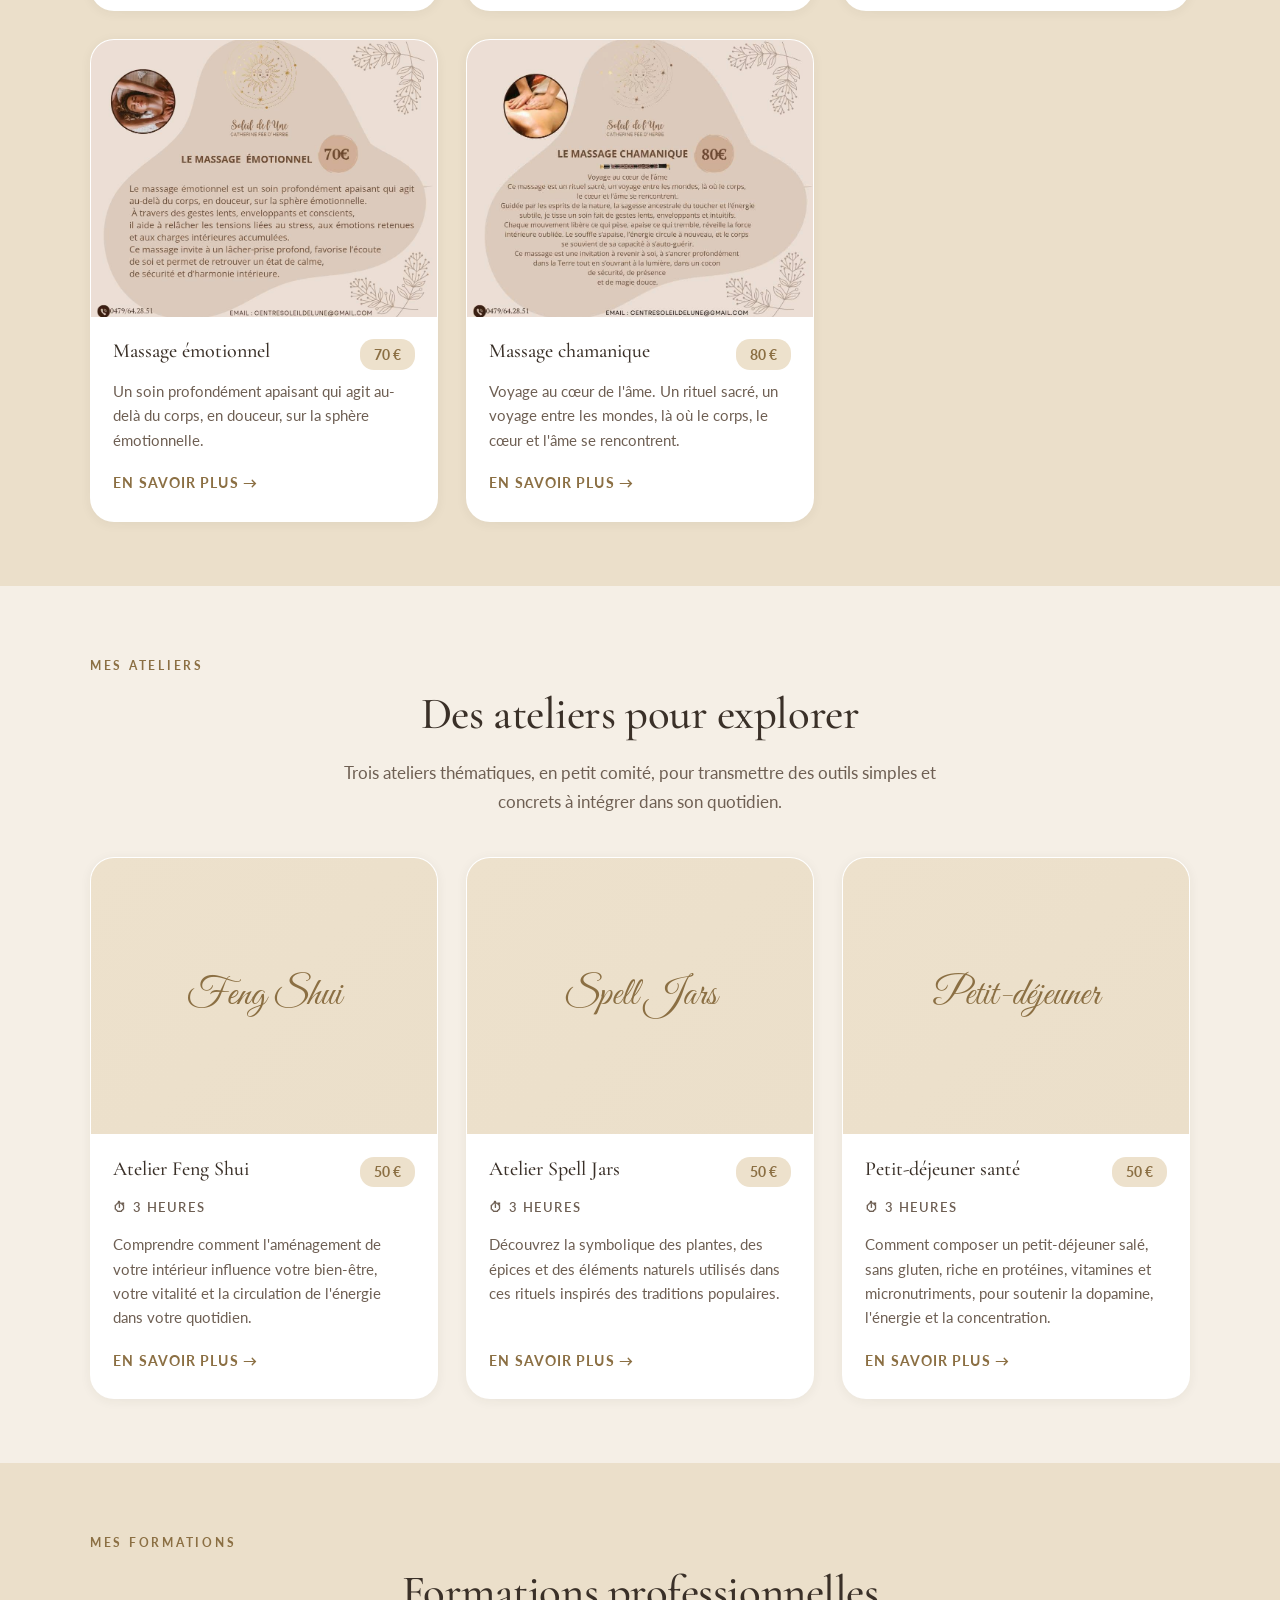
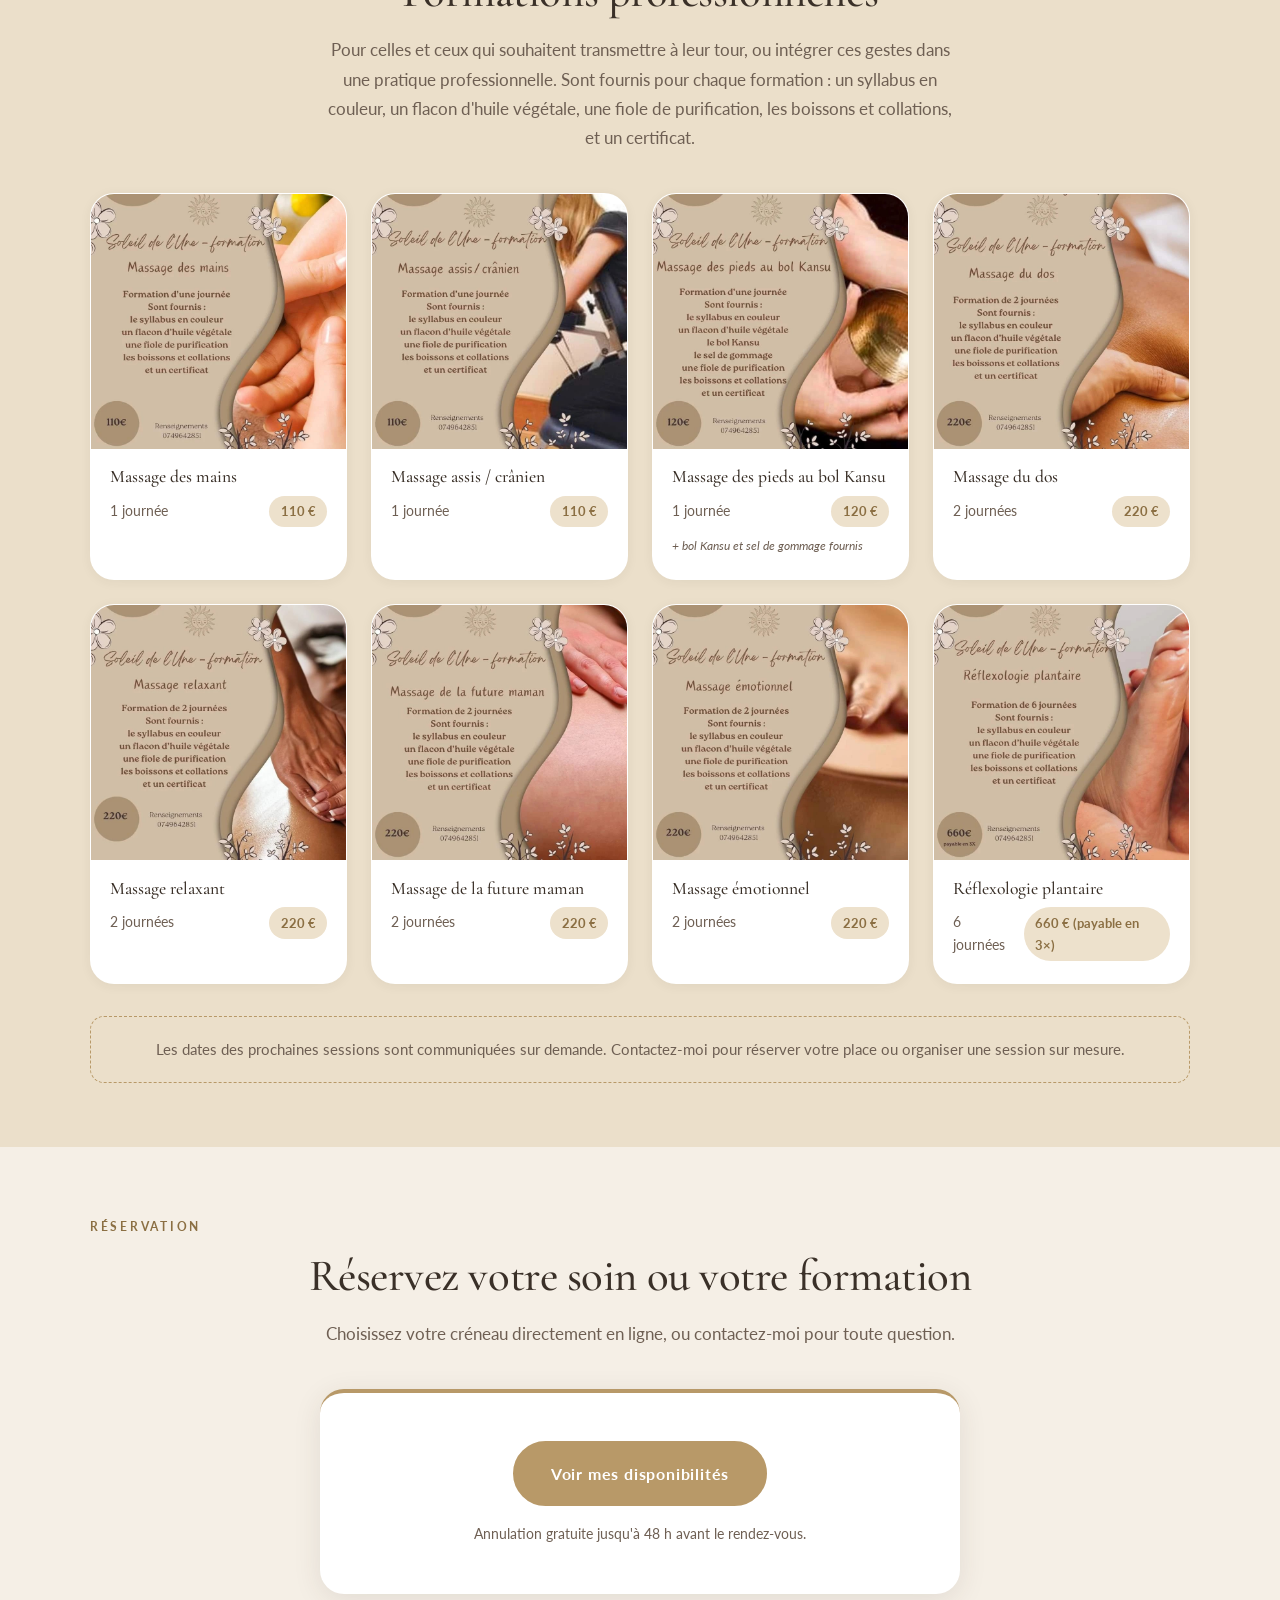
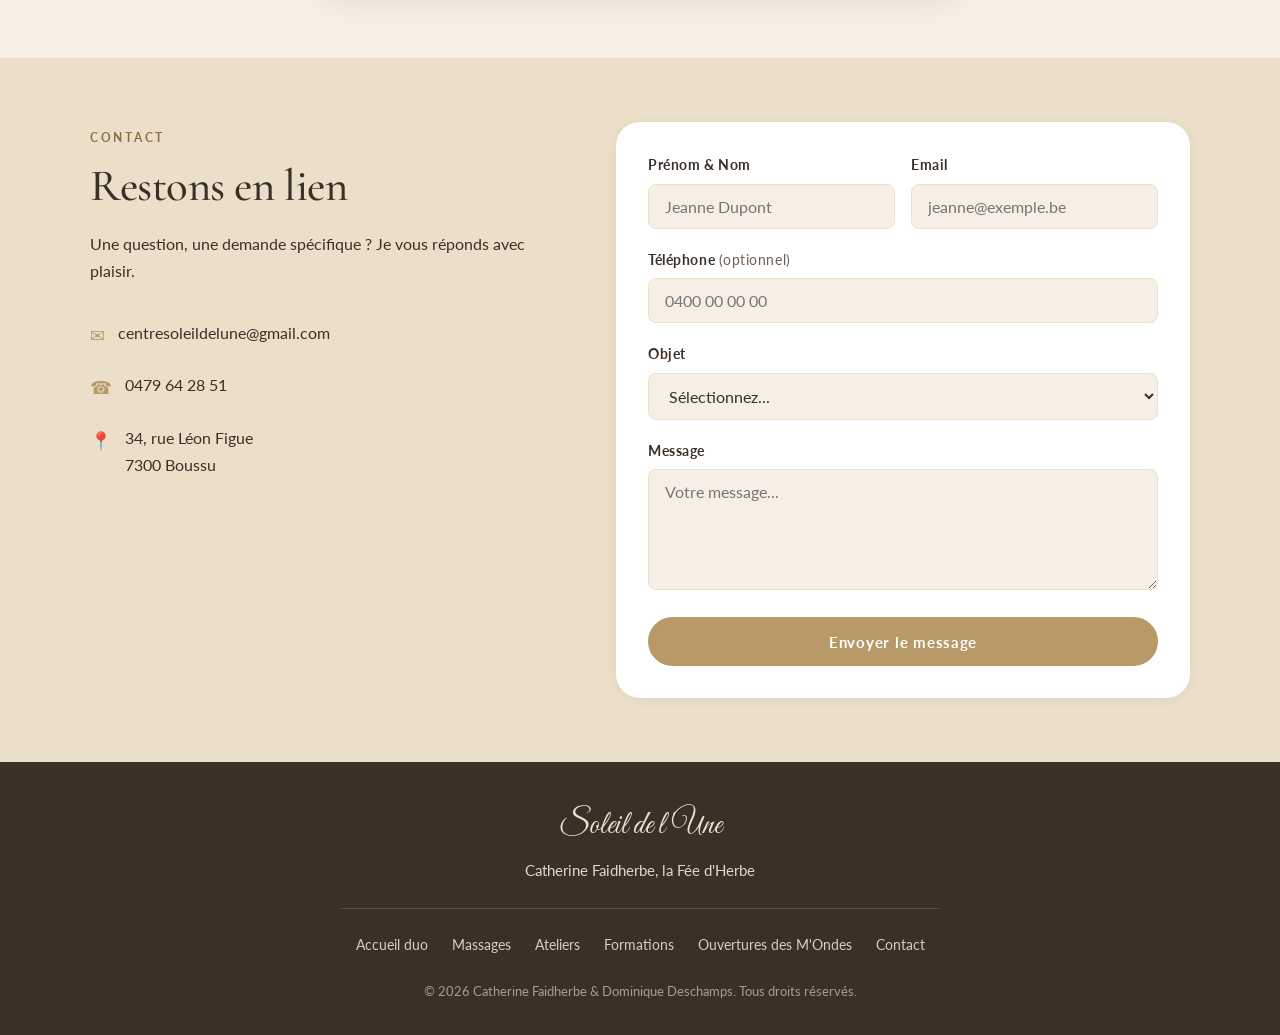
==== commit b0db190b: "SiteCatherine : SEO complet (JSON-LD schema.org, OpenGraph, Twitter Card, sitemap.xml, robots.txt, f" ====
--- a/catherine.html
+++ b/catherine.html
@@ -3,20 +3,80 @@
 <head>
   <meta charset="UTF-8" />
   <meta name="viewport" content="width=device-width, initial-scale=1.0" />
-  <title>Catherine Faidherbe, Soleil de l'Une | Massages, ateliers & formations</title>
-  <meta name="description" content="Catherine Faidherbe, la Fée d'Herbe, Soleil de l'Une. Massages bien-être, ateliers (Feng Shui, Spell Jars, petit-déjeuner santé) et formations professionnelles aux massages et à la réflexologie plantaire en Belgique." />
+  <title>Catherine Faidherbe — Soleil de l'Une | Massages, ateliers &amp; formations à Boussu (Hainaut)</title>
+  <meta name="description" content="Catherine Faidherbe, la Fée d'Herbe — Soleil de l'Une à Boussu (Hainaut). Massages bien-être (mains, dos, prénatal, chamanique, bol Kansu…), ateliers (Feng Shui, Spell Jars, petit-déjeuner santé) et formations professionnelles aux massages et à la réflexologie plantaire en Belgique." />
+  <meta name="keywords" content="massage Boussu, massage Hainaut, massage des mains, massage prénatal, massage chamanique, bol Kansu, réflexologie plantaire, atelier Feng Shui, spell jars, formation massage Belgique, Catherine Faidherbe, Soleil de l'Une, Fée d'Herbe" />
   <meta name="author" content="Catherine Faidherbe" />
   <meta name="robots" content="index, follow" />
+  <link rel="canonical" href="https://hugohismans.github.io/siteCatherine/catherine.html" />
 
   <meta property="og:type" content="website" />
-  <meta property="og:title" content="Catherine Faidherbe, Soleil de l'Une" />
-  <meta property="og:description" content="Massages, ateliers et formations professionnelles." />
-  <meta property="og:image" content="images/photo-catherine.png" />
+  <meta property="og:site_name" content="Soleil de l'Une — Catherine Faidherbe" />
+  <meta property="og:title" content="Catherine Faidherbe — Soleil de l'Une" />
+  <meta property="og:description" content="Massages bien-être, ateliers et formations professionnelles à Boussu (Hainaut, Belgique)." />
+  <meta property="og:url" content="https://hugohismans.github.io/siteCatherine/catherine.html" />
+  <meta property="og:image" content="https://hugohismans.github.io/siteCatherine/images/photo-catherine.png" />
   <meta property="og:locale" content="fr_BE" />
+
+  <meta name="twitter:card" content="summary_large_image" />
+  <meta name="twitter:title" content="Catherine Faidherbe — Soleil de l'Une" />
+  <meta name="twitter:description" content="Massages bien-être, ateliers et formations professionnelles à Boussu." />
+  <meta name="twitter:image" content="https://hugohismans.github.io/siteCatherine/images/photo-catherine.png" />
+
+  <script type="application/ld+json">
+  {
+    "@context": "https://schema.org",
+    "@type": "HealthAndBeautyBusiness",
+    "name": "Soleil de l'Une — Catherine Faidherbe",
+    "alternateName": "La Fée d'Herbe",
+    "description": "Praticienne en massages bien-être, ateliers (Feng Shui, Spell Jars, naturopathie) et formations professionnelles à Boussu (Hainaut).",
+    "url": "https://hugohismans.github.io/siteCatherine/catherine.html",
+    "image": "https://hugohismans.github.io/siteCatherine/images/photo-catherine.png",
+    "telephone": "+32479642851",
+    "email": "centresoleildelune@gmail.com",
+    "address": {
+      "@type": "PostalAddress",
+      "streetAddress": "34, rue Léon Figue",
+      "addressLocality": "Boussu",
+      "postalCode": "7300",
+      "addressCountry": "BE"
+    },
+    "areaServed": ["Boussu", "Mons", "Hainaut", "Belgique"],
+    "priceRange": "30€-660€",
+    "founder": { "@type": "Person", "name": "Catherine Faidherbe" },
+    "hasOfferCatalog": {
+      "@type": "OfferCatalog",
+      "name": "Massages, ateliers et formations",
+      "itemListElement": [
+        { "@type": "Offer", "name": "Massage des mains", "price": "30", "priceCurrency": "EUR" },
+        { "@type": "Offer", "name": "Massage assis / crânien", "price": "40", "priceCurrency": "EUR" },
+        { "@type": "Offer", "name": "Massage des pieds au bol Kansu", "price": "50", "priceCurrency": "EUR" },
+        { "@type": "Offer", "name": "Massage du dos", "price": "59", "priceCurrency": "EUR" },
+        { "@type": "Offer", "name": "Massage harmonisant", "price": "59", "priceCurrency": "EUR" },
+        { "@type": "Offer", "name": "Massage prénatal", "price": "59", "priceCurrency": "EUR" },
+        { "@type": "Offer", "name": "Massage émotionnel", "price": "70", "priceCurrency": "EUR" },
+        { "@type": "Offer", "name": "Massage chamanique", "price": "80", "priceCurrency": "EUR" },
+        { "@type": "Offer", "name": "Atelier Feng Shui (3 h)", "price": "50", "priceCurrency": "EUR" },
+        { "@type": "Offer", "name": "Atelier Spell Jars (3 h)", "price": "50", "priceCurrency": "EUR" },
+        { "@type": "Offer", "name": "Atelier petit-déjeuner santé (3 h)", "price": "50", "priceCurrency": "EUR" },
+        { "@type": "Offer", "name": "Formation massage des mains (1 j)", "price": "110", "priceCurrency": "EUR" },
+        { "@type": "Offer", "name": "Formation massage assis/crânien (1 j)", "price": "110", "priceCurrency": "EUR" },
+        { "@type": "Offer", "name": "Formation massage bol Kansu (1 j)", "price": "120", "priceCurrency": "EUR" },
+        { "@type": "Offer", "name": "Formation massage du dos (2 j)", "price": "220", "priceCurrency": "EUR" },
+        { "@type": "Offer", "name": "Formation massage relaxant (2 j)", "price": "220", "priceCurrency": "EUR" },
+        { "@type": "Offer", "name": "Formation massage prénatal (2 j)", "price": "220", "priceCurrency": "EUR" },
+        { "@type": "Offer", "name": "Formation massage émotionnel (2 j)", "price": "220", "priceCurrency": "EUR" },
+        { "@type": "Offer", "name": "Formation réflexologie plantaire (6 j)", "price": "660", "priceCurrency": "EUR" }
+      ]
+    }
+  }
+  </script>
 
   <link rel="preconnect" href="https://fonts.googleapis.com" />
   <link rel="preconnect" href="https://fonts.gstatic.com" crossorigin />
   <link href="https://fonts.googleapis.com/css2?family=Cormorant+Garamond:ital,wght@0,400;0,500;0,600;1,400&family=Great+Vibes&family=Lato:wght@300;400;700&display=swap" rel="stylesheet" />
+  <link rel="icon" type="image/png" href="images/photo-duo.png" />
+  <link rel="apple-touch-icon" href="images/photo-catherine.png" />
   <link rel="stylesheet" href="style.css" />
 </head>
 <body class="theme-catherine">
--- a/style.css
+++ b/style.css
@@ -66,7 +66,7 @@
    ============================================= */
 *, *::before, *::after { box-sizing: border-box; margin: 0; padding: 0; }
 
-html { scroll-behavior: smooth; font-size: 16px; -webkit-text-size-adjust: 100%; }
+html { scroll-behavior: smooth; font-size: 16px; -webkit-text-size-adjust: 100%; overflow-x: hidden; }
 
 body {
   font-family: var(--ff-sans);
@@ -225,8 +225,9 @@
    NAV
    ============================================= */
 .nav-header {
-  position: fixed;
-  top: 0; left: 0; right: 0;
+  position: sticky;
+  top: 0;
+  width: 100%;
   height: var(--nav-h);
   background: rgba(250, 246, 239, 0.92);
   backdrop-filter: blur(12px);
@@ -257,13 +258,25 @@
   font-size: 1.1rem;
   font-weight: 500;
   color: var(--clr-ink);
+  min-width: 0;
+  flex: 1 1 auto;
+}
+
+.nav-brand > span {
+  min-width: 0;
+  overflow: hidden;
 }
 
 .nav-brand-script {
   font-family: var(--ff-script);
   color: var(--clr-accent-dark);
-  font-size: 1.5rem;
-  line-height: 1;
+  font-size: clamp(1.05rem, 4vw, 1.5rem);
+  line-height: 1.4;
+  padding-top: 0.15em;
+  white-space: nowrap;
+  overflow: hidden;
+  text-overflow: ellipsis;
+  display: block;
 }
 
 .nav-brand-sub {
@@ -318,6 +331,7 @@
   font-size: 1.5rem;
   color: var(--clr-ink);
   padding: 0.4rem;
+  flex-shrink: 0;
 }
 
 /* Burger menu mobile */
@@ -325,7 +339,7 @@
   .nav-toggle { display: block; }
   .nav-links {
     position: absolute;
-    top: var(--nav-h); left: 0; right: 0;
+    top: 100%; left: 0; right: 0;
     background: var(--clr-bg);
     flex-direction: column;
     align-items: stretch;
@@ -333,10 +347,21 @@
     gap: 0;
     box-shadow: var(--shadow);
     transform: translateY(-110%);
-    transition: transform 0.3s ease;
+    transition: transform 0.3s ease, visibility 0s linear 0.3s, opacity 0.3s ease;
     border-top: 1px solid var(--clr-accent-soft);
+    visibility: hidden;
+    opacity: 0;
+    pointer-events: none;
+    z-index: -1;
   }
-  .nav-links.open { transform: translateY(0); }
+  .nav-links.open {
+    transform: translateY(0);
+    visibility: visible;
+    opacity: 1;
+    pointer-events: auto;
+    z-index: 1;
+    transition: transform 0.3s ease, visibility 0s linear 0s, opacity 0.3s ease;
+  }
   .nav-links li { padding: 0.85rem 0; border-bottom: 1px solid var(--clr-accent-soft); }
   .nav-links li:last-child { border-bottom: none; }
   .nav-links a:not(.nav-btn)::after { display: none; }
@@ -347,8 +372,8 @@
    HERO
    ============================================= */
 .hero {
-  min-height: 88vh;
-  padding: calc(var(--nav-h) + 3rem) 1.25rem 4rem;
+  min-height: calc(88vh - var(--nav-h));
+  padding: 3rem 1.25rem 4rem;
   display: flex;
   flex-direction: column;
   justify-content: center;
@@ -450,15 +475,48 @@
   align-items: center;
   justify-content: center;
   z-index: 1;
-}
-
+  isolation: isolate;
+}
+
+/* Aura : halo doux qui respire derrière le médaillon */
 .hero-image-wrap::before {
   content: '';
   position: absolute;
-  inset: 12% 12% 12% 12%;
+  inset: 8%;
   background: radial-gradient(circle, var(--clr-accent-soft) 0%, transparent 70%);
-  filter: blur(20px);
+  filter: blur(24px);
+  z-index: -2;
+  animation: aura-breath 7s ease-in-out infinite;
+}
+
+/* Rayons subtils qui tournent (juste perceptibles) */
+.hero-image-wrap::after {
+  content: '';
+  position: absolute;
+  inset: -10%;
+  background: conic-gradient(
+    from 0deg,
+    transparent 0deg,
+    rgba(255, 215, 130, 0.08) 30deg,
+    transparent 60deg,
+    transparent 180deg,
+    rgba(255, 215, 130, 0.06) 210deg,
+    transparent 240deg,
+    transparent 360deg
+  );
+  border-radius: 50%;
   z-index: -1;
+  animation: ray-spin 28s linear infinite;
+  pointer-events: none;
+}
+
+@keyframes aura-breath {
+  0%, 100% { transform: scale(1); opacity: 0.85; }
+  50% { transform: scale(1.12); opacity: 1; }
+}
+
+@keyframes ray-spin {
+  to { transform: rotate(360deg); }
 }
 
 .hero-image {
@@ -469,6 +527,8 @@
   border-radius: 50%;
   box-shadow: 0 20px 50px rgba(58, 48, 40, 0.18);
   animation: floatGentle 6s ease-in-out infinite;
+  position: relative;
+  z-index: 1;
 }
 
 @keyframes floatGentle {
@@ -476,8 +536,114 @@
   50% { transform: translateY(-12px); }
 }
 
+/* =============================================
+   MAGIC : lucioles + sparkles autour du hero
+   ============================================= */
+.hero-magic {
+  position: absolute;
+  inset: -12%;
+  pointer-events: none;
+  z-index: 2;
+}
+
+.firefly {
+  position: absolute;
+  width: 5px;
+  height: 5px;
+  border-radius: 50%;
+  background: #fff5b8;
+  box-shadow:
+    0 0 6px 2px rgba(255, 220, 130, 0.9),
+    0 0 14px 5px rgba(255, 200, 100, 0.5),
+    0 0 28px 10px rgba(255, 180, 80, 0.2);
+  opacity: 0;
+  will-change: transform, opacity;
+}
+
+.firefly:nth-child(1)  { top: 8%;  left: 18%; animation: firefly-a 9s  ease-in-out infinite; }
+.firefly:nth-child(2)  { top: 22%; left: 88%; animation: firefly-b 11s ease-in-out infinite -2s; }
+.firefly:nth-child(3)  { top: 48%; left: 4%;  animation: firefly-c 8s  ease-in-out infinite -4s; }
+.firefly:nth-child(4)  { top: 76%; left: 92%; animation: firefly-d 10s ease-in-out infinite -1s; }
+.firefly:nth-child(5)  { top: 92%; left: 50%; animation: firefly-a 12s ease-in-out infinite -6s; }
+.firefly:nth-child(6)  { top: 4%;  left: 60%; animation: firefly-b 10s ease-in-out infinite -3s; }
+.firefly:nth-child(7)  { top: 38%; left: 96%; animation: firefly-c 13s ease-in-out infinite -5s; }
+.firefly:nth-child(8)  { top: 62%; left: 10%; animation: firefly-d 11s ease-in-out infinite -7s; }
+.firefly:nth-child(9)  { top: 82%; left: 30%; animation: firefly-a 14s ease-in-out infinite -8s; }
+.firefly:nth-child(10) { top: 14%; left: 42%; animation: firefly-b 9s  ease-in-out infinite -1.5s; }
+
+@keyframes firefly-a {
+  0%, 100% { opacity: 0; transform: translate(0, 0) scale(0.6); }
+  10%      { opacity: 0; }
+  25%      { opacity: 0.95; transform: translate(20px, -28px) scale(1); }
+  50%      { opacity: 0.4;  transform: translate(50px, -8px)  scale(0.85); }
+  75%      { opacity: 1;    transform: translate(25px, 35px)  scale(1.15); }
+  90%      { opacity: 0.3; }
+}
+@keyframes firefly-b {
+  0%, 100% { opacity: 0; transform: translate(0, 0) scale(0.7); }
+  20%      { opacity: 0.85; transform: translate(-32px, 18px) scale(1); }
+  45%      { opacity: 0.3;  transform: translate(-12px, 48px) scale(0.65); }
+  70%      { opacity: 1;    transform: translate(22px,  32px) scale(1.2); }
+  95%      { opacity: 0; }
+}
+@keyframes firefly-c {
+  0%, 100% { opacity: 0; transform: translate(0, 0); }
+  15%      { opacity: 0.6; transform: translate(38px, -18px); }
+  40%      { opacity: 1;   transform: translate(55px,  22px); }
+  65%      { opacity: 0.4; transform: translate(20px,  52px); }
+  85%      { opacity: 0.8; transform: translate(-12px, 18px); }
+}
+@keyframes firefly-d {
+  0%, 100% { opacity: 0; transform: translate(0, 0) scale(0.5); }
+  18%      { opacity: 0.7; transform: translate(-22px, -22px) scale(1); }
+  42%      { opacity: 1;   transform: translate(-45px,  2px)  scale(0.95); }
+  68%      { opacity: 0.5; transform: translate(-28px, 42px)  scale(1.1); }
+  88%      { opacity: 0.2; }
+}
+
+/* Sparkles (étoiles qui scintillent) */
+.sparkle {
+  position: absolute;
+  font-size: 1.3rem;
+  color: #ffd966;
+  text-shadow:
+    0 0 6px rgba(255, 217, 102, 0.9),
+    0 0 16px rgba(255, 200, 100, 0.5);
+  opacity: 0;
+  line-height: 1;
+  will-change: transform, opacity;
+}
+
+.sparkle:nth-child(11) { top: 12%; left: 6%;  animation: sparkle-twinkle 5s ease-in-out infinite 0.5s; }
+.sparkle:nth-child(12) { top: 78%; left: 94%; animation: sparkle-twinkle 6s ease-in-out infinite 2s;   font-size: 1.6rem; }
+.sparkle:nth-child(13) { top: 28%; left: 98%; animation: sparkle-twinkle 4.5s ease-in-out infinite 1.2s; }
+.sparkle:nth-child(14) { top: 70%; left: -2%; animation: sparkle-twinkle 7s ease-in-out infinite 3s;   font-size: 1.8rem; }
+
+@keyframes sparkle-twinkle {
+  0%, 100% { opacity: 0; transform: scale(0.4) rotate(0deg); }
+  40%      { opacity: 1; transform: scale(1)   rotate(180deg); }
+  60%      { opacity: 1; transform: scale(1.1) rotate(220deg); }
+  80%      { opacity: 0; transform: scale(0.6) rotate(360deg); }
+}
+
+/* Réduit fortement les particules sur mobile (perf + lisibilité) */
+@media (max-width: 600px) {
+  .firefly { width: 4px; height: 4px; }
+  .firefly:nth-child(n+8) { display: none; }
+  .sparkle { font-size: 1rem; }
+  .sparkle:nth-child(n+13) { display: none; }
+}
+
+/* Accessibilité : couper les animations si l'utilisateur le demande */
+@media (prefers-reduced-motion: reduce) {
+  .firefly, .sparkle, .hero-image-wrap::before, .hero-image-wrap::after, .hero-image {
+    animation: none !important;
+  }
+  .firefly, .sparkle { opacity: 0.5; }
+}
+
 @media (max-width: 900px) {
-  .hero-with-image { padding-top: calc(var(--nav-h) + 1.5rem); text-align: center; }
+  .hero-with-image { padding-top: 1.5rem; text-align: center; }
   .hero-with-image-inner {
     grid-template-columns: 1fr;
     gap: 1.5rem;
@@ -565,7 +731,7 @@
    ============================================= */
 .seminaires-grid {
   display: grid;
-  grid-template-columns: repeat(auto-fit, minmax(320px, 1fr));
+  grid-template-columns: repeat(auto-fit, minmax(min(320px, 100%), 1fr));
   gap: 2rem;
   margin-top: 2.5rem;
 }
@@ -664,7 +830,7 @@
    ============================================= */
 .duo-cards {
   display: grid;
-  grid-template-columns: repeat(auto-fit, minmax(300px, 1fr));
+  grid-template-columns: repeat(auto-fit, minmax(min(300px, 100%), 1fr));
   gap: 2rem;
   margin-top: 2.5rem;
 }
@@ -732,7 +898,7 @@
    ============================================= */
 .prestations-grid {
   display: grid;
-  grid-template-columns: repeat(auto-fill, minmax(280px, 1fr));
+  grid-template-columns: repeat(auto-fill, minmax(min(280px, 100%), 1fr));
   gap: 1.75rem;
   margin-top: 2.5rem;
 }
@@ -773,7 +939,8 @@
   display: flex;
   justify-content: space-between;
   align-items: flex-start;
-  gap: 1rem;
+  flex-wrap: wrap;
+  gap: 0.6rem 1rem;
   margin-bottom: 0.6rem;
 }
 
@@ -789,11 +956,12 @@
   background: var(--clr-accent-soft);
   color: var(--clr-accent-dark);
   padding: 0.35rem 0.85rem;
-  border-radius: 50px;
+  border-radius: 14px;
   font-size: 0.88rem;
   font-weight: 700;
-  white-space: nowrap;
-  flex-shrink: 0;
+  line-height: 1.35;
+  white-space: normal;
+  word-break: break-word;
 }
 
 .prestation-card-sous-titre {
@@ -847,10 +1015,35 @@
   padding: 2rem;
 }
 
+/* Card soin sans image : fallback vignette cursive */
+.prestation-card-image.is-cursive {
+  display: flex;
+  align-items: center;
+  justify-content: center;
+  background: linear-gradient(135deg, var(--clr-accent-soft), var(--clr-bg-alt));
+  padding: 1.5rem;
+  text-align: center;
+}
+
+.prestation-card-image.is-cursive span {
+  font-family: var(--ff-script);
+  color: var(--clr-accent-dark);
+  font-size: 2.2rem;
+  line-height: 1.1;
+}
+
+/* Card soin avec photo (médaillon PNG) : on affiche en entier sur fond sauge */
+.prestation-card-image.is-photo {
+  aspect-ratio: 1 / 1;
+  object-fit: contain;
+  background: linear-gradient(135deg, var(--clr-accent-soft), var(--clr-bg-alt));
+  padding: 0.5rem;
+}
+
 /* Formations, grille un peu plus dense */
 .formations-grid {
   display: grid;
-  grid-template-columns: repeat(auto-fill, minmax(240px, 1fr));
+  grid-template-columns: repeat(auto-fill, minmax(min(240px, 100%), 1fr));
   gap: 1.5rem;
   margin-top: 2.5rem;
 }
@@ -864,12 +1057,19 @@
   display: flex;
   flex-direction: column;
   border: 1px solid transparent;
-}
-
-.formation-card:hover {
+  cursor: pointer;
+}
+
+.formation-card:hover,
+.formation-card:focus-visible {
   transform: translateY(-3px);
   box-shadow: var(--shadow);
   border-color: var(--clr-accent-soft);
+  outline: none;
+}
+
+.formation-card:focus-visible {
+  border-color: var(--clr-accent);
 }
 
 .formation-card-image {
@@ -1063,6 +1263,30 @@
   animation: slideUp 0.3s ease;
 }
 
+.modal-box.has-image { max-width: 820px; }
+
+.modal-box.is-image-only {
+  max-width: 900px;
+  background: transparent;
+  box-shadow: none;
+  overflow: visible;
+}
+
+.modal-box.is-image-only .modal-body {
+  padding: 0;
+  background: transparent;
+}
+
+.modal-image-fullsize {
+  width: 100%;
+  height: auto;
+  max-height: 88vh;
+  object-fit: contain;
+  border-radius: var(--radius-lg);
+  box-shadow: var(--shadow-lg);
+  display: block;
+}
+
 @keyframes slideUp { from { transform: translateY(20px); opacity: 0; } to { transform: translateY(0); opacity: 1; } }
 
 .modal-close {
@@ -1089,6 +1313,8 @@
 
 .modal-image {
   width: 100%;
+  max-height: 60vh;
+  object-fit: contain;
   border-radius: var(--radius);
   margin-bottom: 1.5rem;
   box-shadow: var(--shadow-sm);
@@ -1231,7 +1457,7 @@
    ============================================= */
 @media (max-width: 560px) {
   .section { padding: 3rem 0; }
-  .hero { min-height: 80vh; padding-top: calc(var(--nav-h) + 2rem); }
+  .hero { min-height: calc(80vh - var(--nav-h)); padding-top: 2rem; }
   .modal-body { padding: 2rem 1.25rem 1.5rem; }
   .rdv-box { padding: 2rem 1.25rem; }
   .contact-form { padding: 1.5rem; }
